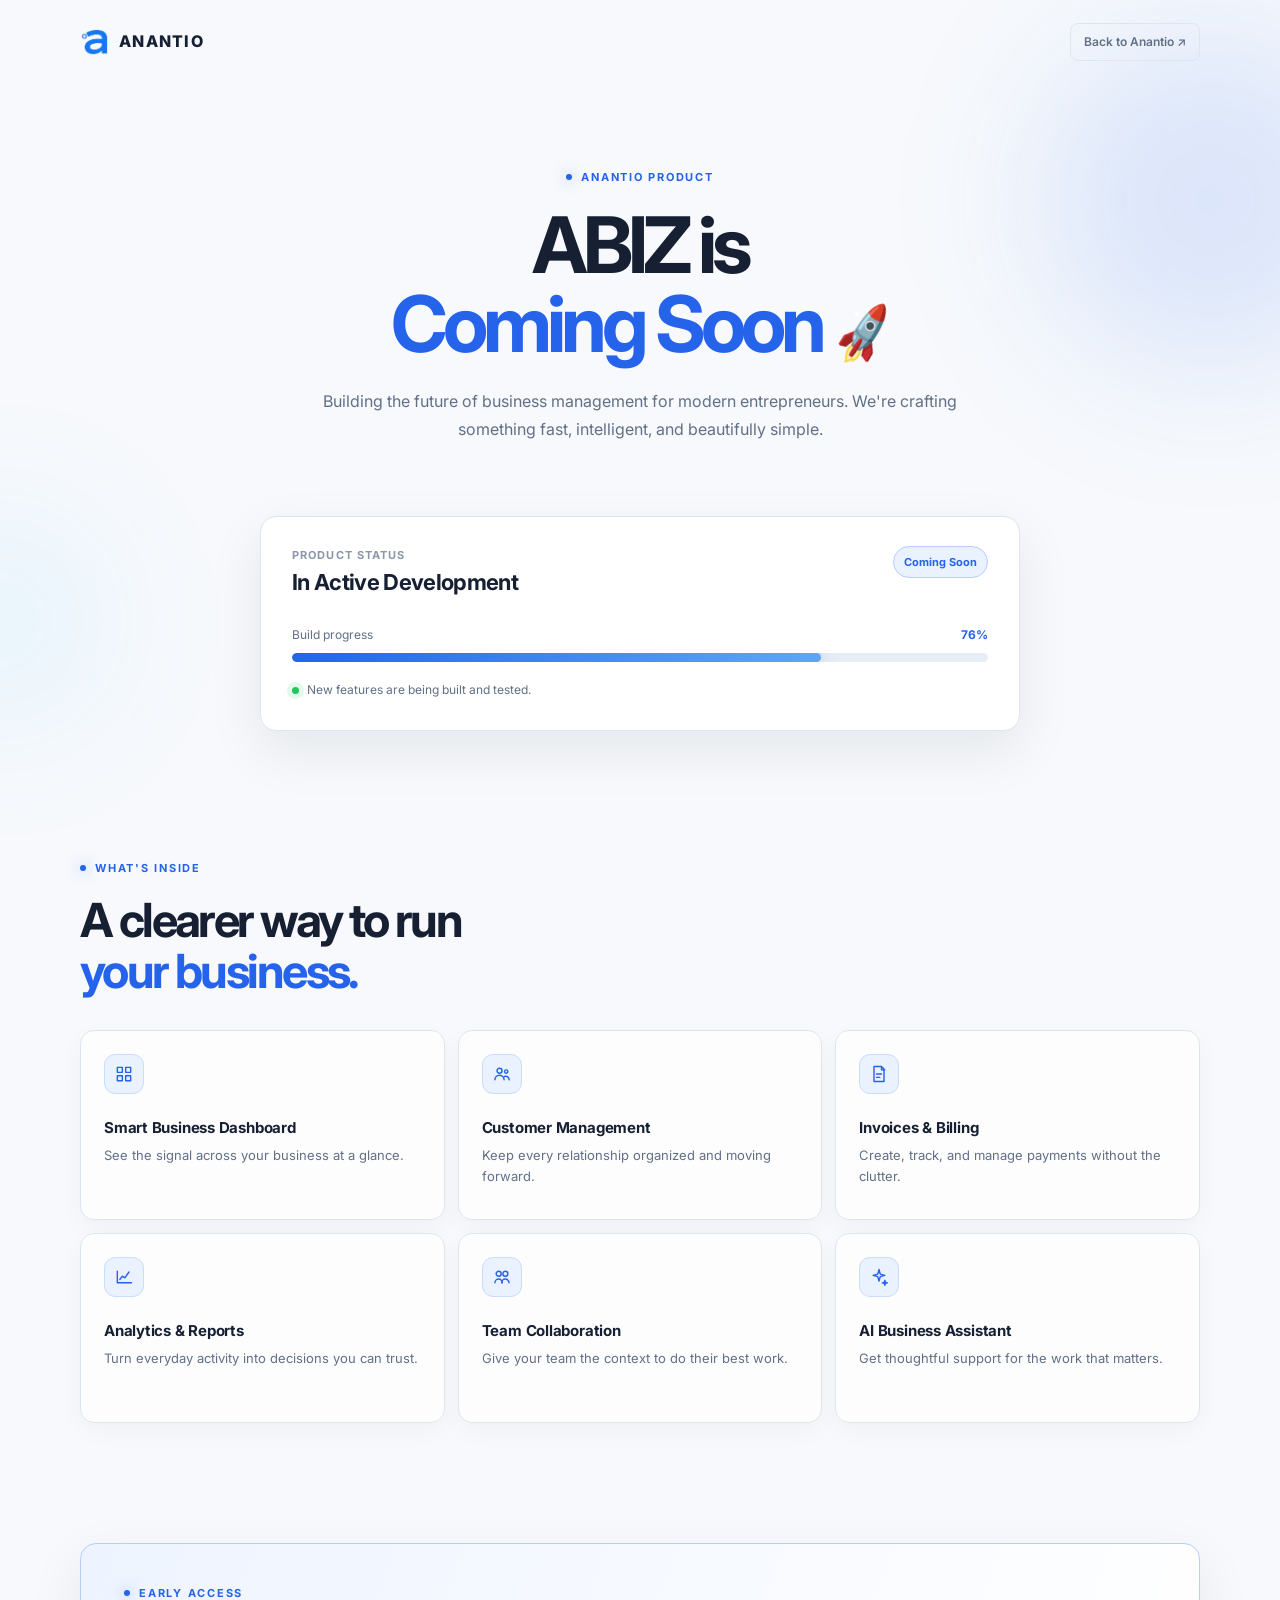
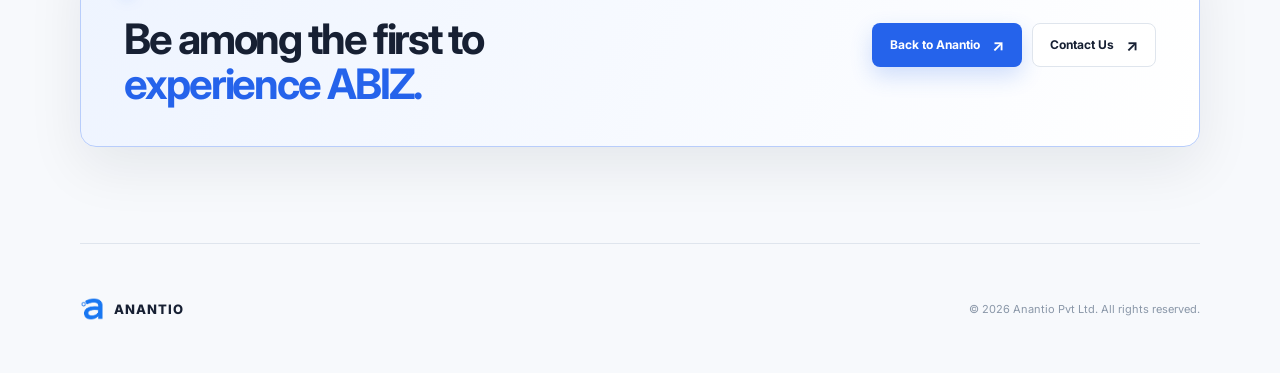
==== abiz.html @ 9326594d "Add ABIZ coming soon page and legal pages" ====
<!DOCTYPE html>
<html lang="en">
<head>
  <meta charset="UTF-8">
  <meta name="viewport" content="width=device-width, initial-scale=1.0">
  <meta name="description" content="ABIZ is Anantio's upcoming business management platform for modern entrepreneurs.">
  <meta name="theme-color" content="#f7f9fc">
  <title>ABIZ is Coming Soon | Anantio</title>
  <link rel="icon" type="image/png" href="anantio-logo.png">
  <link rel="preconnect" href="https://fonts.googleapis.com">
  <link rel="preconnect" href="https://fonts.gstatic.com" crossorigin>
  <link href="https://fonts.googleapis.com/css2?family=Inter:wght@400;500;600;700;800&display=swap" rel="stylesheet">
  <link rel="stylesheet" href="abiz.css">
</head>
<body>
  <div class="abiz-orb abiz-orb-one" aria-hidden="true"></div>
  <div class="abiz-orb abiz-orb-two" aria-hidden="true"></div>

  <header class="abiz-nav">
    <a class="abiz-brand" href="index.html" aria-label="Back to Anantio home">
      <img src="anantio-logo.png" alt="">
      <span>ANANTIO</span>
    </a>
    <a class="abiz-nav-link" href="index.html">Back to Anantio <span aria-hidden="true">&#8599;</span></a>
  </header>

  <main>
    <section class="abiz-hero" aria-labelledby="page-title">
      <p class="abiz-eyebrow"><span></span> ANANTIO PRODUCT</p>
      <h1 id="page-title">ABIZ is<br><em>Coming Soon</em> <span class="rocket" aria-hidden="true">&#128640;</span></h1>
      <p class="abiz-lede">Building the future of business management for modern entrepreneurs. We're crafting something fast, intelligent, and beautifully simple.</p>
    </section>

    <section class="status-card" aria-labelledby="status-title">
      <div class="status-topline"><div><p class="status-label">Product status</p><h2 id="status-title">In Active Development</h2></div><span class="status-badge">Coming Soon</span></div>
      <div class="progress-meta"><span>Build progress</span><strong>76%</strong></div>
      <div class="progress-track" role="progressbar" aria-label="ABIZ development progress" aria-valuemin="0" aria-valuemax="100" aria-valuenow="76"><span class="progress-value"></span></div>
      <p class="status-note"><span class="pulse-dot" aria-hidden="true"></span> New features are being built and tested.</p>
    </section>

    <section class="features-section" aria-labelledby="features-title">
      <div class="section-heading"><p class="abiz-eyebrow"><span></span> WHAT'S INSIDE</p><h2 id="features-title">A clearer way to run<br><em>your business.</em></h2></div>
      <div class="feature-grid">
        <article class="feature-card"><div class="feature-icon"><svg aria-hidden="true" viewBox="0 0 24 24"><path d="M4 4h6v6H4zM14 4h6v6h-6zM4 14h6v6H4zM14 14h6v6h-6z"/></svg></div><h3>Smart Business Dashboard</h3><p>See the signal across your business at a glance.</p></article>
        <article class="feature-card"><div class="feature-icon"><svg aria-hidden="true" viewBox="0 0 24 24"><circle cx="9" cy="8" r="3"/><circle cx="17" cy="9" r="2"/><path d="M3.5 19a5.5 5.5 0 0 1 11 0M15 15a4 4 0 0 1 5.5 4"/></svg></div><h3>Customer Management</h3><p>Keep every relationship organized and moving forward.</p></article>
        <article class="feature-card"><div class="feature-icon"><svg aria-hidden="true" viewBox="0 0 24 24"><path d="M6 3h9l3 3v15H6zM15 3v4h4M9 12h6M9 16h4"/></svg></div><h3>Invoices &amp; Billing</h3><p>Create, track, and manage payments without the clutter.</p></article>
        <article class="feature-card"><div class="feature-icon"><svg aria-hidden="true" viewBox="0 0 24 24"><path d="M4 19V5M4 19h17M7 15l3-4 3 2 5-7"/></svg></div><h3>Analytics &amp; Reports</h3><p>Turn everyday activity into decisions you can trust.</p></article>
        <article class="feature-card"><div class="feature-icon"><svg aria-hidden="true" viewBox="0 0 24 24"><circle cx="8" cy="8" r="3"/><circle cx="16" cy="8" r="3"/><path d="M3.5 19a4.5 4.5 0 0 1 9 0M11.5 19a4.5 4.5 0 0 1 9 0"/></svg></div><h3>Team Collaboration</h3><p>Give your team the context to do their best work.</p></article>
        <article class="feature-card"><div class="feature-icon"><svg aria-hidden="true" viewBox="0 0 24 24"><path d="m12 3 1.5 5.5L19 10l-5.5 1.5L12 17l-1.5-5.5L5 10l5.5-1.5zM19 16l.7 2.3L22 19l-2.3.7L19 22l-.7-2.3L16 19l2.3-.7z"/></svg></div><h3>AI Business Assistant</h3><p>Get thoughtful support for the work that matters.</p></article>
      </div>
    </section>

    <section class="abiz-cta" aria-labelledby="cta-title"><div><p class="abiz-eyebrow"><span></span> EARLY ACCESS</p><h2 id="cta-title">Be among the first to<br><em>experience ABIZ.</em></h2></div><div class="cta-actions"><a class="button button-primary" href="index.html">Back to Anantio <span aria-hidden="true">&#8599;</span></a><a class="button button-secondary" href="mailto:connect@anantio.com">Contact Us <span aria-hidden="true">&#8599;</span></a></div></section>
  </main>

  <footer class="abiz-footer"><a class="abiz-brand" href="index.html"><img src="anantio-logo.png" alt=""><span>ANANTIO</span></a><p>© 2026 Anantio Pvt Ltd. All rights reserved.</p></footer>
  <script src="abiz.js"></script>
</body>
</html>
---- abiz.css ----
:root{--bg:#f7f9fc;--surface:#fff;--text:#172033;--muted:#617086;--subtle:#8a97a8;--line:#dfe5ed;--blue:#2563eb;--blue-soft:#eaf1ff;--shadow:0 20px 55px rgba(15,23,42,.08);--font:"Inter",sans-serif}*{box-sizing:border-box}html{scroll-behavior:smooth}body{margin:0;min-width:280px;overflow-x:hidden;color:var(--text);background:var(--bg);font:15px/1.7 var(--font);-webkit-font-smoothing:antialiased}a{color:inherit;text-decoration:none}.abiz-nav,.abiz-hero,.status-card,.features-section,.abiz-cta,.abiz-footer{width:min(1120px,calc(100% - 48px));margin:auto}.abiz-nav{min-height:84px;display:flex;align-items:center;justify-content:space-between}.abiz-brand{display:inline-flex;align-items:center;gap:10px;font-size:16px;font-weight:800;letter-spacing:.08em}.abiz-brand img{width:29px;height:29px;object-fit:contain}.abiz-nav-link{padding:8px 13px;border:1px solid var(--line);border-radius:8px;color:var(--muted);font-size:12px;font-weight:600;transition:.2s}.abiz-nav-link:hover{border-color:var(--blue);color:var(--blue)}.abiz-orb{position:absolute;z-index:-1;border-radius:50%;pointer-events:none;filter:blur(2px)}.abiz-orb-one{width:340px;height:340px;top:30px;right:-100px;background:rgba(37,99,235,.13);filter:blur(75px)}.abiz-orb-two{width:220px;height:220px;top:510px;left:-110px;background:rgba(56,189,248,.08);filter:blur(65px)}.abiz-hero{padding:84px 0 73px;text-align:center}.abiz-eyebrow{display:flex;align-items:center;justify-content:center;gap:9px;margin:0 0 18px;color:var(--blue);font-size:11px;font-weight:700;letter-spacing:.16em}.abiz-eyebrow span{width:6px;height:6px;border-radius:50%;background:var(--blue);box-shadow:0 0 14px rgba(37,99,235,.6)}h1,h2,h3,p{margin-top:0}.abiz-hero h1{margin-bottom:23px;font-size:clamp(47px,7vw,78px);line-height:1.02;letter-spacing:-.065em}.abiz-hero h1 em,.section-heading h2 em,.abiz-cta h2 em{color:var(--blue);font-style:normal}.rocket{display:inline-block;font-size:.62em;transform:rotate(-12deg);animation:rocketFloat 3.5s ease-in-out infinite}.abiz-lede{max-width:650px;margin:0 auto;color:var(--muted);font-size:16px;line-height:1.75}.status-card{max-width:760px;padding:29px 31px;border:1px solid var(--line);border-radius:16px;background:var(--surface);box-shadow:var(--shadow);animation:riseIn .7s .1s both}.status-topline{display:flex;align-items:flex-start;justify-content:space-between;gap:20px}.status-label{margin-bottom:5px;color:var(--subtle);font-size:11px;font-weight:700;letter-spacing:.1em;text-transform:uppercase}.status-topline h2{margin:0;font-size:22px;line-height:1.25;letter-spacing:-.03em}.status-badge{padding:6px 10px;border:1px solid #b9cdfb;border-radius:999px;color:var(--blue);background:var(--blue-soft);font-size:11px;font-weight:700;white-space:nowrap}.progress-meta{display:flex;justify-content:space-between;margin-top:28px;color:var(--muted);font-size:12px}.progress-meta strong{color:var(--blue)}.progress-track{height:9px;margin-top:8px;overflow:hidden;border-radius:99px;background:#e7edf5}.progress-value{display:block;width:0;height:100%;border-radius:inherit;background:linear-gradient(90deg,#2563eb,#60a5fa);box-shadow:0 0 15px rgba(37,99,235,.35);transition:width 1.2s cubic-bezier(.2,.8,.2,1)}.status-note{display:flex;align-items:center;gap:8px;margin:18px 0 0;color:var(--muted);font-size:12px}.pulse-dot{width:7px;height:7px;border-radius:50%;background:#22c55e;box-shadow:0 0 0 5px rgba(34,197,94,.12)}.features-section{padding:128px 0 120px}.section-heading{margin-bottom:33px}.section-heading .abiz-eyebrow{justify-content:flex-start}.section-heading h2{margin:0;font-size:clamp(30px,4vw,47px);line-height:1.08;letter-spacing:-.055em}.feature-grid{display:grid;grid-template-columns:repeat(3,minmax(0,1fr));gap:13px}.feature-card{min-height:190px;padding:23px;border:1px solid var(--line);border-radius:14px;background:rgba(255,255,255,.76);box-shadow:0 8px 25px rgba(15,23,42,.035);transition:transform .25s,box-shadow .25s,border-color .25s}.feature-card:hover{transform:translateY(-5px);border-color:#b8cdfb;box-shadow:0 18px 35px rgba(37,99,235,.1)}.feature-icon{width:40px;height:40px;display:grid;place-items:center;margin-bottom:24px;border:1px solid #ccdcfb;border-radius:11px;color:var(--blue);background:var(--blue-soft)}.feature-icon svg{width:20px;height:20px;fill:none;stroke:currentColor;stroke-linecap:round;stroke-linejoin:round;stroke-width:1.7}.feature-card h3{margin-bottom:7px;font-size:15px;line-height:1.35;letter-spacing:-.015em}.feature-card p{margin:0;color:var(--muted);font-size:13px;line-height:1.6}.abiz-cta{display:flex;align-items:center;justify-content:space-between;gap:35px;padding:40px 43px;border:1px solid #b8cdfb;border-radius:16px;background:linear-gradient(110deg,#eef4ff,#fff);box-shadow:var(--shadow)}.abiz-cta .abiz-eyebrow{justify-content:flex-start;margin-bottom:13px}.abiz-cta h2{margin:0;font-size:clamp(27px,3.5vw,42px);line-height:1.08;letter-spacing:-.05em}.cta-actions{display:flex;gap:10px;flex-shrink:0}.button{min-height:44px;display:inline-flex;align-items:center;justify-content:center;gap:12px;padding:0 17px;border:1px solid transparent;border-radius:8px;font-size:12px;font-weight:700;transition:.2s}.button span{font-size:16px}.button-primary{color:#fff;background:var(--blue);box-shadow:0 9px 22px rgba(37,99,235,.2)}.button-primary:hover{background:#1d4ed8;transform:translateY(-2px)}.button-secondary{border-color:var(--line);color:var(--text);background:var(--surface)}.button-secondary:hover{border-color:var(--blue);color:var(--blue);transform:translateY(-2px)}.abiz-footer{min-height:130px;margin-top:96px;padding:27px 0;display:flex;align-items:center;justify-content:space-between;gap:20px;border-top:1px solid var(--line);color:var(--subtle);font-size:11px}.abiz-footer .abiz-brand{color:var(--text);font-size:13px}.abiz-footer .abiz-brand img{width:24px;height:24px}.abiz-footer p{margin:0}@keyframes riseIn{from{opacity:0;transform:translateY(16px)}to{opacity:1;transform:none}}@keyframes rocketFloat{0%,100%{transform:rotate(-12deg) translateY(0)}50%{transform:rotate(-12deg) translateY(-5px)}}@media(max-width:700px){.abiz-nav,.abiz-hero,.status-card,.features-section,.abiz-cta,.abiz-footer{width:calc(100% - 32px)}.abiz-nav{min-height:70px}.abiz-nav-link{font-size:11px}.abiz-hero{padding:58px 0 52px}.abiz-hero h1{font-size:clamp(42px,13vw,57px)}.abiz-lede{font-size:14px;line-height:1.7}.status-card{padding:24px 20px}.status-topline h2{font-size:18px}.features-section{padding:86px 0 80px}.feature-grid{grid-template-columns:1fr 1fr;gap:10px}.feature-card{min-height:196px;padding:18px}.feature-icon{margin-bottom:20px}.feature-card h3{font-size:13px}.feature-card p{font-size:12px}.abiz-cta{display:block;padding:28px 23px}.cta-actions{margin-top:27px;display:grid;grid-template-columns:1fr 1fr}.button{padding:0 9px;font-size:11px}.abiz-footer{min-height:105px;margin-top:68px;padding:23px 0;align-items:flex-start;flex-direction:column;gap:14px}.abiz-footer p{font-size:10px}}@media(max-width:390px){.feature-grid{grid-template-columns:1fr}.feature-card{min-height:0}.cta-actions{grid-template-columns:1fr}.button-secondary{margin-top:0}}@media(prefers-reduced-motion:reduce){html{scroll-behavior:auto}.rocket,.status-card,.feature-card,.button{animation:none;transition:none}.progress-value{transition:none}}
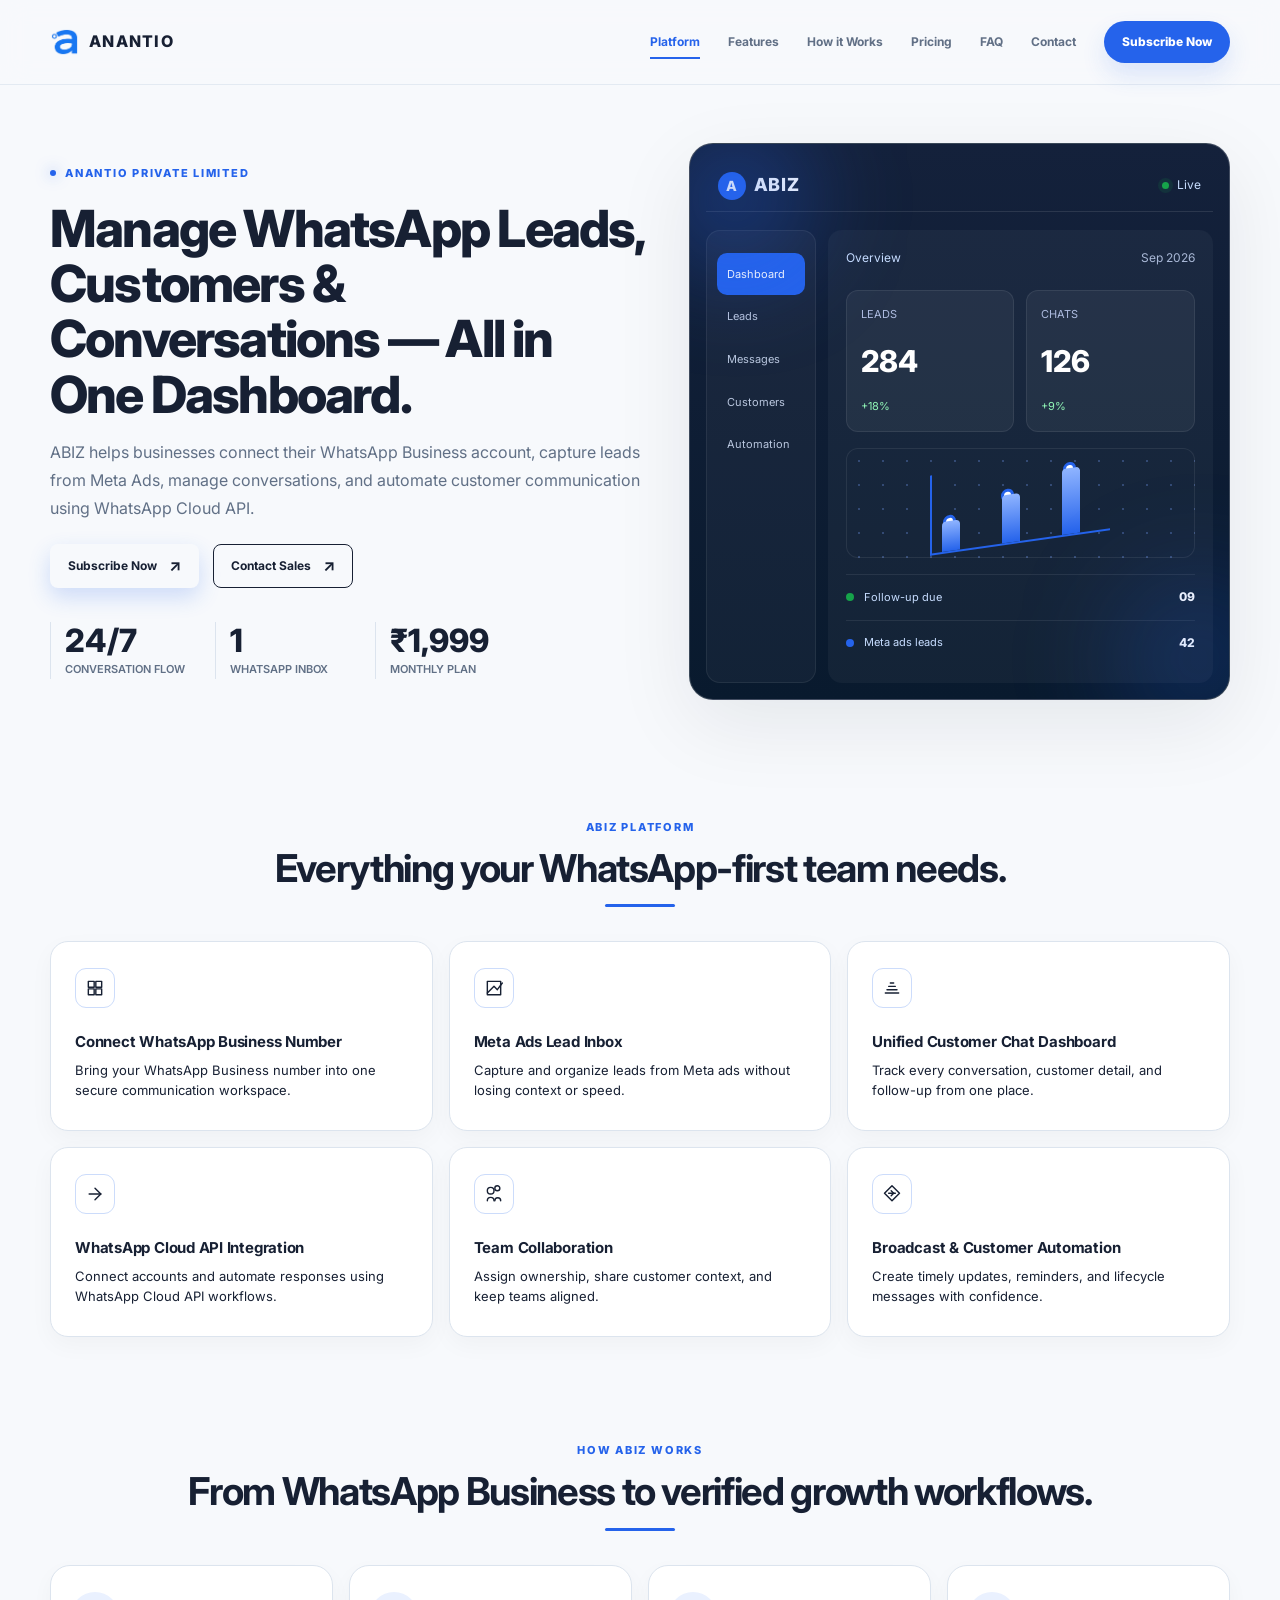
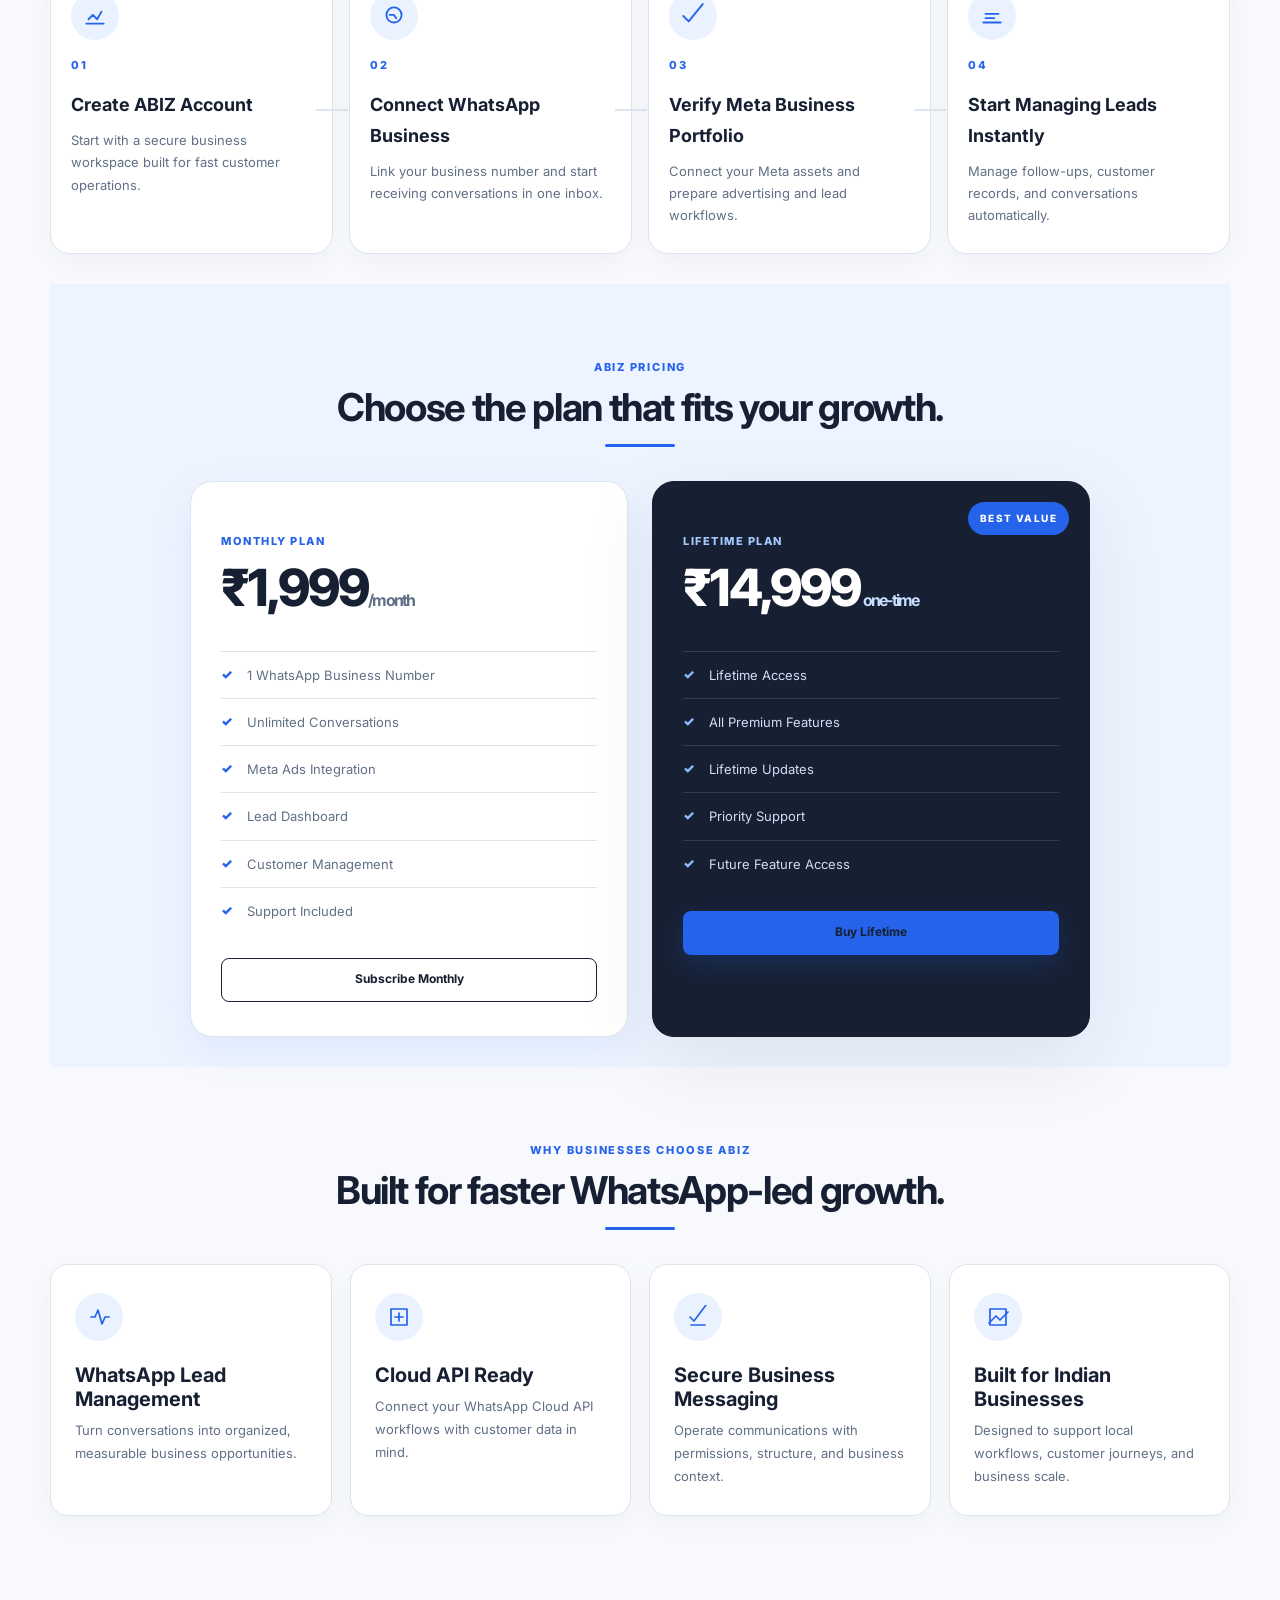
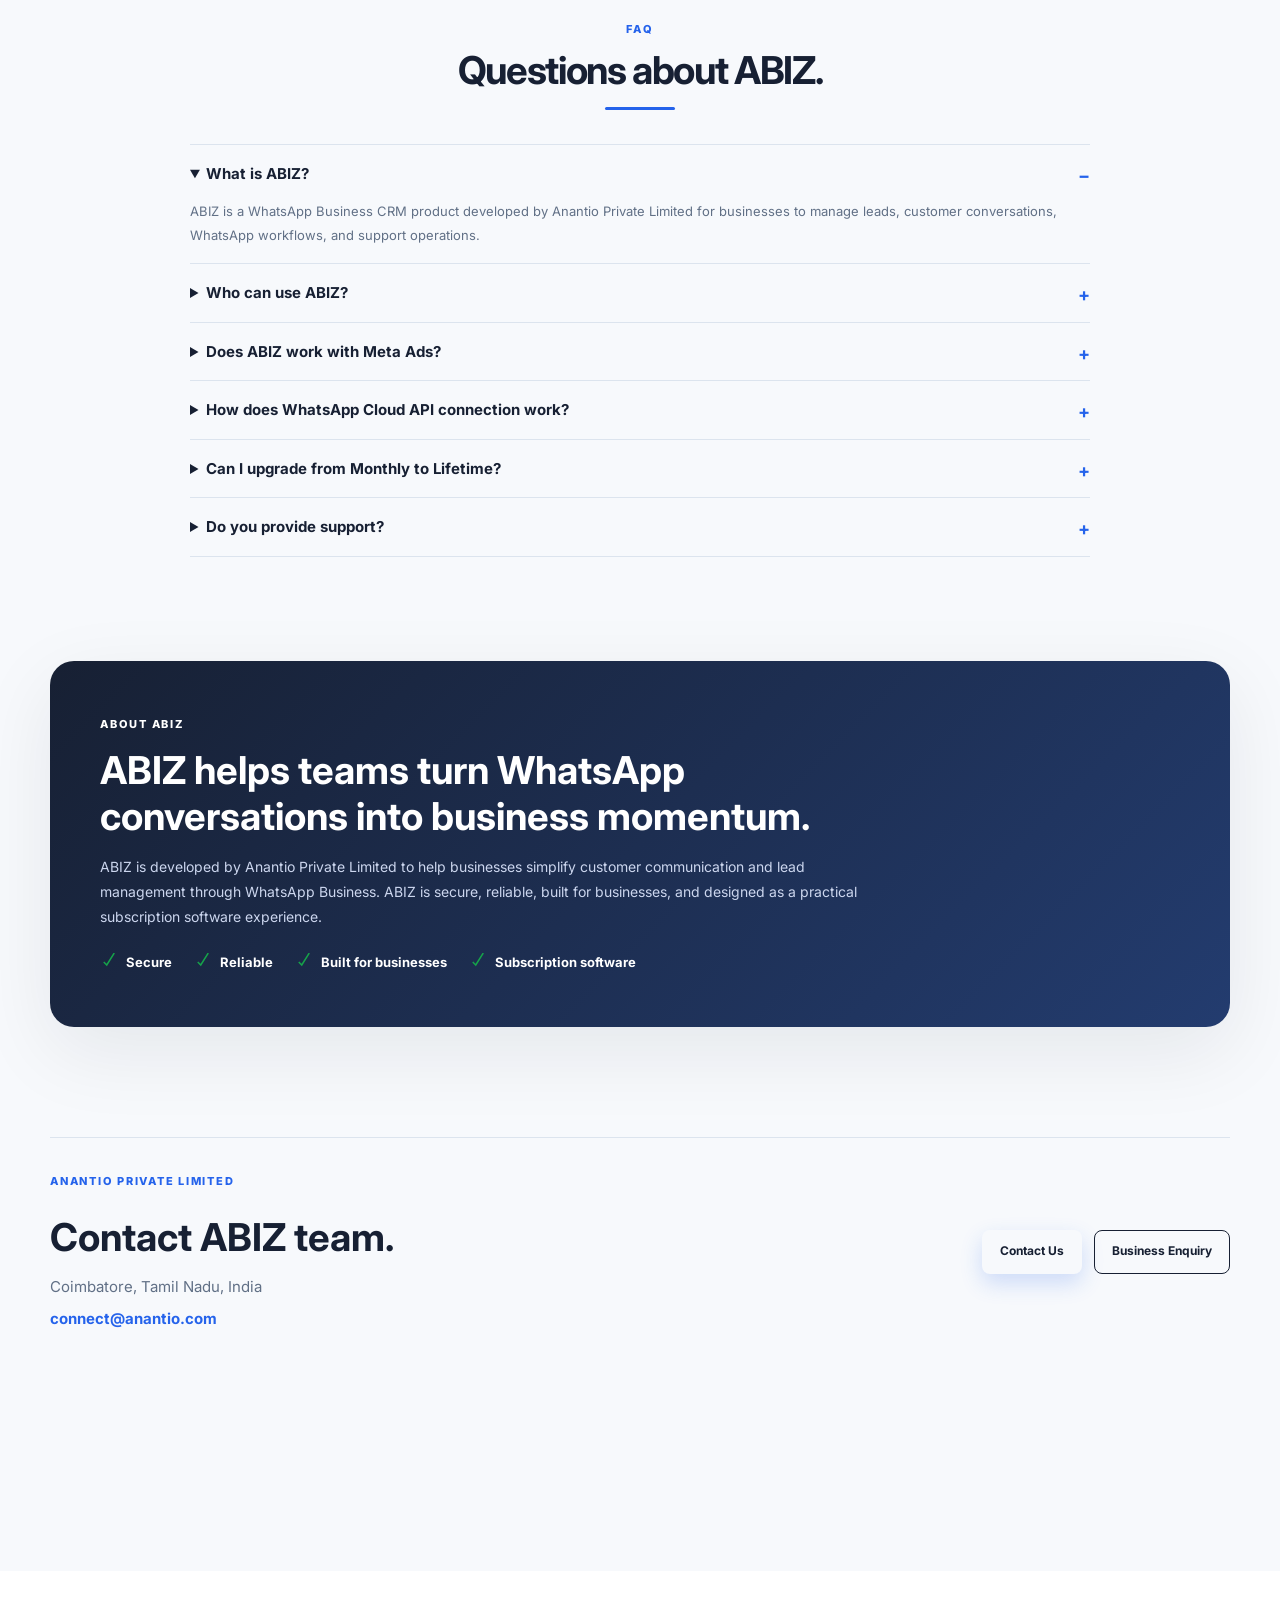
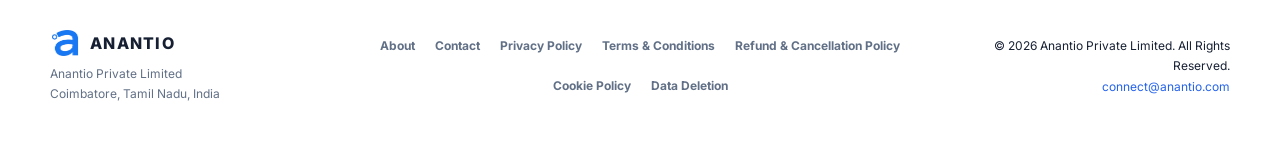
==== commit 7f1ac609: "feat(abiz): Razorpay compliance and CTA fixes" ====
--- a/abiz.html
+++ b/abiz.html
@@ -1,59 +1,422 @@
-<!DOCTYPE html>
+<!doctype html>
 <html lang="en">
 <head>
-  <meta charset="UTF-8">
-  <meta name="viewport" content="width=device-width, initial-scale=1.0">
-  <meta name="description" content="ABIZ is Anantio's upcoming business management platform for modern entrepreneurs.">
-  <meta name="theme-color" content="#f7f9fc">
-  <title>ABIZ is Coming Soon | Anantio</title>
-  <link rel="icon" type="image/png" href="anantio-logo.png">
-  <link rel="preconnect" href="https://fonts.googleapis.com">
-  <link rel="preconnect" href="https://fonts.gstatic.com" crossorigin>
-  <link href="https://fonts.googleapis.com/css2?family=Inter:wght@400;500;600;700;800&display=swap" rel="stylesheet">
-  <link rel="stylesheet" href="abiz.css">
+  <meta charset="UTF-8" />
+  <meta name="viewport" content="width=device-width, initial-scale=1.0" />
+  <meta name="description" content="ABIZ by Anantio Private Limited — WhatsApp Business CRM for growing businesses." />
+  <meta name="theme-color" content="#2563eb" />
+  <meta property="og:title" content="ABIZ by Anantio Private Limited" />
+  <meta property="og:description" content="WhatsApp Business CRM for growing businesses." />
+  <meta property="og:type" content="website" />
+  <title>ABIZ | WhatsApp Business CRM for Growing Businesses</title>
+  <link rel="icon" type="image/png" href="anantio-logo.png" />
+  <link rel="preconnect" href="https://fonts.googleapis.com" />
+  <link rel="preconnect" href="https://fonts.gstatic.com" crossorigin />
+  <link href="https://fonts.googleapis.com/css2?family=Inter:wght@400;500;600;700;800&display=swap" rel="stylesheet" />
+  <link rel="stylesheet" href="abiz.css" />
 </head>
 <body>
-  <div class="abiz-orb abiz-orb-one" aria-hidden="true"></div>
-  <div class="abiz-orb abiz-orb-two" aria-hidden="true"></div>
-
-  <header class="abiz-nav">
-    <a class="abiz-brand" href="index.html" aria-label="Back to Anantio home">
-      <img src="anantio-logo.png" alt="">
-      <span>ANANTIO</span>
-    </a>
-    <a class="abiz-nav-link" href="index.html">Back to Anantio <span aria-hidden="true">&#8599;</span></a>
-  </header>
-
-  <main>
-    <section class="abiz-hero" aria-labelledby="page-title">
-      <p class="abiz-eyebrow"><span></span> ANANTIO PRODUCT</p>
-      <h1 id="page-title">ABIZ is<br><em>Coming Soon</em> <span class="rocket" aria-hidden="true">&#128640;</span></h1>
-      <p class="abiz-lede">Building the future of business management for modern entrepreneurs. We're crafting something fast, intelligent, and beautifully simple.</p>
-    </section>
-
-    <section class="status-card" aria-labelledby="status-title">
-      <div class="status-topline"><div><p class="status-label">Product status</p><h2 id="status-title">In Active Development</h2></div><span class="status-badge">Coming Soon</span></div>
-      <div class="progress-meta"><span>Build progress</span><strong>76%</strong></div>
-      <div class="progress-track" role="progressbar" aria-label="ABIZ development progress" aria-valuemin="0" aria-valuemax="100" aria-valuenow="76"><span class="progress-value"></span></div>
-      <p class="status-note"><span class="pulse-dot" aria-hidden="true"></span> New features are being built and tested.</p>
-    </section>
-
-    <section class="features-section" aria-labelledby="features-title">
-      <div class="section-heading"><p class="abiz-eyebrow"><span></span> WHAT'S INSIDE</p><h2 id="features-title">A clearer way to run<br><em>your business.</em></h2></div>
+  <div class="abiz-site-header">
+    <nav class="abiz-navbar container" aria-label="Main navigation">
+      <a class="abiz-logo" href="index.html" aria-label="Anantio home">
+        <img src="anantio-logo.png" alt="Anantio" />
+        <span>ANANTIO</span>
+      </a>
+
+      <button class="abiz-menu-toggle" aria-label="Toggle navigation" aria-expanded="false">
+        <span></span>
+        <span></span>
+        <span></span>
+      </button>
+
+      <div class="abiz-nav-links" id="abiz-nav-links">
+        <a class="active" href="#hero">Platform</a>
+        <a href="#features">Features</a>
+        <a href="#how-it-works">How it Works</a>
+        <a href="#pricing">Pricing</a>
+        <a href="#faq">FAQ</a>
+        <a href="contact.html">Contact</a>
+        <a class="abiz-nav-button" href="https://app.anantio.com/">Subscribe Now</a>
+      </div>
+    </nav>
+  </div>
+
+  <main class="abiz-page">
+    <section class="abiz-hero container" id="hero">
+      <div class="abiz-hero-copy">
+        <div class="hero-kicker"><span></span> ANANTIO PRIVATE LIMITED</div>
+        <h1>Manage WhatsApp Leads, Customers &amp; Conversations — All in One Dashboard.</h1>
+        <p class="abiz-subtitle">
+          ABIZ helps businesses connect their WhatsApp Business account, capture leads from Meta Ads, manage conversations, and automate customer communication using WhatsApp Cloud API.
+        </p>
+        <div class="hero-actions">
+          <a class="button button-primary" href="https://app.anantio.com/">Subscribe Now <span aria-hidden="true">↗</span></a>
+          <a class="button button-secondary" href="https://wa.me/919500815182">Contact Sales <span aria-hidden="true">↗</span></a>
+        </div>
+
+        <div class="hero-proof">
+          <div>
+            <span class="proof-number">24/7</span>
+            <span class="proof-label">Conversation Flow</span>
+          </div>
+          <div>
+            <span class="proof-number">1</span>
+            <span class="proof-label">WhatsApp Inbox</span>
+          </div>
+          <div>
+            <span class="proof-number">₹1,999</span>
+            <span class="proof-label">Monthly Plan</span>
+          </div>
+        </div>
+      </div>
+
+      <aside class="abiz-dashboard-card" aria-label="ABIZ dashboard preview">
+        <div class="dashboard-topbar">
+          <span class="dashboard-brand"><span class="dashboard-logo">A</span>ABIZ</span>
+          <span class="dashboard-status"><span></span>Live</span>
+        </div>
+        <div class="dashboard-grid">
+          <div class="dashboard-sidebar">
+            <span class="dash-menu active">Dashboard</span>
+            <span class="dash-menu">Leads</span>
+            <span class="dash-menu">Messages</span>
+            <span class="dash-menu">Customers</span>
+            <span class="dash-menu">Automation</span>
+          </div>
+          <div class="dashboard-content">
+            <div class="dashboard-content-head">
+              <span>Overview</span>
+              <span class="dashboard-date">Sep 2026</span>
+            </div>
+            <div class="dashboard-metrics">
+              <div class="metric-card">
+                <span class="metric-label">Leads</span>
+                <span class="metric-value">284</span>
+                <span class="metric-change positive">+18%</span>
+              </div>
+              <div class="metric-card">
+                <span class="metric-label">Chats</span>
+                <span class="metric-value">126</span>
+                <span class="metric-change positive">+9%</span>
+              </div>
+            </div>
+            <div class="dashboard-chart">
+              <div class="chart-line">
+                <span class="chart-dot dot-one"></span>
+                <span class="chart-dot dot-two"></span>
+                <span class="chart-dot dot-three"></span>
+                <span class="chart-bar bar-one"></span>
+                <span class="chart-bar bar-two"></span>
+                <span class="chart-bar bar-three"></span>
+              </div>
+            </div>
+            <div class="dashboard-list">
+              <div class="list-row">
+                <span class="list-icon green"></span>
+                <span class="list-text">Follow-up due</span>
+                <span class="list-number">09</span>
+              </div>
+              <div class="list-row">
+                <span class="list-icon blue"></span>
+                <span class="list-text">Meta ads leads</span>
+                <span class="list-number">42</span>
+              </div>
+            </div>
+          </div>
+        </div>
+      </aside>
+    </section>
+
+    <section class="feature-section container" id="features">
+      <div class="section-heading centered">
+        <span class="abiz-kicker">ABIZ PLATFORM</span>
+        <h2>Everything your WhatsApp-first team needs.</h2>
+      </div>
       <div class="feature-grid">
-        <article class="feature-card"><div class="feature-icon"><svg aria-hidden="true" viewBox="0 0 24 24"><path d="M4 4h6v6H4zM14 4h6v6h-6zM4 14h6v6H4zM14 14h6v6h-6z"/></svg></div><h3>Smart Business Dashboard</h3><p>See the signal across your business at a glance.</p></article>
-        <article class="feature-card"><div class="feature-icon"><svg aria-hidden="true" viewBox="0 0 24 24"><circle cx="9" cy="8" r="3"/><circle cx="17" cy="9" r="2"/><path d="M3.5 19a5.5 5.5 0 0 1 11 0M15 15a4 4 0 0 1 5.5 4"/></svg></div><h3>Customer Management</h3><p>Keep every relationship organized and moving forward.</p></article>
-        <article class="feature-card"><div class="feature-icon"><svg aria-hidden="true" viewBox="0 0 24 24"><path d="M6 3h9l3 3v15H6zM15 3v4h4M9 12h6M9 16h4"/></svg></div><h3>Invoices &amp; Billing</h3><p>Create, track, and manage payments without the clutter.</p></article>
-        <article class="feature-card"><div class="feature-icon"><svg aria-hidden="true" viewBox="0 0 24 24"><path d="M4 19V5M4 19h17M7 15l3-4 3 2 5-7"/></svg></div><h3>Analytics &amp; Reports</h3><p>Turn everyday activity into decisions you can trust.</p></article>
-        <article class="feature-card"><div class="feature-icon"><svg aria-hidden="true" viewBox="0 0 24 24"><circle cx="8" cy="8" r="3"/><circle cx="16" cy="8" r="3"/><path d="M3.5 19a4.5 4.5 0 0 1 9 0M11.5 19a4.5 4.5 0 0 1 9 0"/></svg></div><h3>Team Collaboration</h3><p>Give your team the context to do their best work.</p></article>
-        <article class="feature-card"><div class="feature-icon"><svg aria-hidden="true" viewBox="0 0 24 24"><path d="m12 3 1.5 5.5L19 10l-5.5 1.5L12 17l-1.5-5.5L5 10l5.5-1.5zM19 16l.7 2.3L22 19l-2.3.7L19 22l-.7-2.3L16 19l2.3-.7z"/></svg></div><h3>AI Business Assistant</h3><p>Get thoughtful support for the work that matters.</p></article>
-      </div>
-    </section>
-
-    <section class="abiz-cta" aria-labelledby="cta-title"><div><p class="abiz-eyebrow"><span></span> EARLY ACCESS</p><h2 id="cta-title">Be among the first to<br><em>experience ABIZ.</em></h2></div><div class="cta-actions"><a class="button button-primary" href="index.html">Back to Anantio <span aria-hidden="true">&#8599;</span></a><a class="button button-secondary" href="mailto:connect@anantio.com">Contact Us <span aria-hidden="true">&#8599;</span></a></div></section>
+        <article class="feature-card">
+          <div class="feature-icon">
+            <svg viewBox="0 0 24 24" aria-hidden="true">
+              <path d="M4 4h7v7H4zM13 4h7v7h-7zM4 13h7v7H4zM13 13h7v7h-7z" />
+            </svg>
+          </div>
+          <h3>Connect WhatsApp Business Number</h3>
+          <p>Bring your WhatsApp Business number into one secure communication workspace.</p>
+        </article>
+
+        <article class="feature-card">
+          <div class="feature-icon">
+            <svg viewBox="0 0 24 24" aria-hidden="true">
+              <path d="M4 18l8-8 4 4 6-8" />
+              <path d="M4 4h16v16H4z" />
+            </svg>
+          </div>
+          <h3>Meta Ads Lead Inbox</h3>
+          <p>Capture and organize leads from Meta ads without losing context or speed.</p>
+        </article>
+
+        <article class="feature-card">
+          <div class="feature-icon">
+            <svg viewBox="0 0 24 24" aria-hidden="true">
+              <path d="M4 18h16" />
+              <path d="M6 14h12" />
+              <path d="M8 10h8" />
+              <path d="M10 6h4" />
+            </svg>
+          </div>
+          <h3>Unified Customer Chat Dashboard</h3>
+          <p>Track every conversation, customer detail, and follow-up from one place.</p>
+        </article>
+
+        <article class="feature-card">
+          <div class="feature-icon">
+            <svg viewBox="0 0 24 24" aria-hidden="true">
+              <path d="M5 12h14" />
+              <path d="M12 5l7 7-7 7" />
+            </svg>
+          </div>
+          <h3>WhatsApp Cloud API Integration</h3>
+          <p>Connect accounts and automate responses using WhatsApp Cloud API workflows.</p>
+        </article>
+
+        <article class="feature-card">
+          <div class="feature-icon">
+            <svg viewBox="0 0 24 24" aria-hidden="true">
+              <path d="M8 12a4 4 0 1 0 0-8 4 4 0 0 0 0 8z" />
+              <path d="M16 8a3 3 0 1 0 0-6 3 3 0 0 0 0 6z" />
+              <path d="M4 20a4 4 0 0 1 8 0" />
+              <path d="M13 20a3.5 3.5 0 0 1 7 0" />
+            </svg>
+          </div>
+          <h3>Team Collaboration</h3>
+          <p>Assign ownership, share customer context, and keep teams aligned.</p>
+        </article>
+
+        <article class="feature-card">
+          <div class="feature-icon">
+            <svg viewBox="0 0 24 24" aria-hidden="true">
+              <path d="M3 11l9-9 9 9-9 9-9-9z" />
+              <path d="M8 11h8" />
+              <path d="M11 8l3 3-3 3" />
+            </svg>
+          </div>
+          <h3>Broadcast &amp; Customer Automation</h3>
+          <p>Create timely updates, reminders, and lifecycle messages with confidence.</p>
+        </article>
+      </div>
+    </section>
+
+    <section class="workflow-section container" id="how-it-works">
+      <div class="section-heading centered">
+        <span class="abiz-kicker">HOW ABIZ WORKS</span>
+        <h2>From WhatsApp Business to verified growth workflows.</h2>
+      </div>
+      <div class="workflow-grid">
+        <article class="workflow-step">
+          <span class="step-icon">
+            <svg viewBox="0 0 24 24" aria-hidden="true"><path d="M4 19h16M6 15l4-4 4 4 4-7" /></svg>
+          </span>
+          <span class="step-number">01</span>
+          <h3>Create ABIZ Account</h3>
+          <p>Start with a secure business workspace built for fast customer operations.</p>
+        </article>
+        <article class="workflow-step">
+          <span class="step-icon">
+            <svg viewBox="0 0 24 24" aria-hidden="true"><path d="M5 11a7 7 0 1 1 14 0 7 7 0 0 1-14 0z" /><path d="M8 11h4l2 3" /></svg>
+          </span>
+          <span class="step-number">02</span>
+          <h3>Connect WhatsApp Business</h3>
+          <p>Link your business number and start receiving conversations in one inbox.</p>
+        </article>
+        <article class="workflow-step">
+          <span class="step-icon">
+            <svg viewBox="0 0 24 24" aria-hidden="true"><path d="M3 12l5 5L21 1" /></svg>
+          </span>
+          <span class="step-number">03</span>
+          <h3>Verify Meta Business Portfolio</h3>
+          <p>Connect your Meta assets and prepare advertising and lead workflows.</p>
+        </article>
+        <article class="workflow-step">
+          <span class="step-icon">
+            <svg viewBox="0 0 24 24" aria-hidden="true"><path d="M4 18h16M6 14h8m-8-4h12" /></svg>
+          </span>
+          <span class="step-number">04</span>
+          <h3>Start Managing Leads Instantly</h3>
+          <p>Manage follow-ups, customer records, and conversations automatically.</p>
+        </article>
+      </div>
+    </section>
+
+    <section class="pricing-section container" id="pricing">
+      <div class="section-heading centered">
+        <span class="abiz-kicker">ABIZ PRICING</span>
+        <h2>Choose the plan that fits your growth.</h2>
+      </div>
+      <div class="pricing-grid">
+        <article class="pricing-card">
+          <div class="pricing-card-top">
+            <span class="plan-label">Monthly Plan</span>
+            <span class="plan-price">₹1,999<span>/month</span></span>
+          </div>
+          <ul class="plan-features">
+            <li>1 WhatsApp Business Number</li>
+            <li>Unlimited Conversations</li>
+            <li>Meta Ads Integration</li>
+            <li>Lead Dashboard</li>
+            <li>Customer Management</li>
+            <li>Support Included</li>
+          </ul>
+          <a class="button button-secondary pricing-button" href="https://app.anantio.com/">Subscribe Monthly</a>
+        </article>
+
+        <article class="pricing-card pricing-card-highlight">
+          <span class="best-value">Best Value</span>
+          <div class="pricing-card-top">
+            <span class="plan-label">Lifetime Plan</span>
+            <span class="plan-price">₹14,999<span> one-time</span></span>
+          </div>
+          <ul class="plan-features">
+            <li>Lifetime Access</li>
+            <li>All Premium Features</li>
+            <li>Lifetime Updates</li>
+            <li>Priority Support</li>
+            <li>Future Feature Access</li>
+          </ul>
+          <a class="button button-primary pricing-button" href="https://app.anantio.com/">Buy Lifetime</a>
+        </article>
+      </div>
+    </section>
+
+    <section class="stats-section container">
+      <div class="section-heading centered">
+        <span class="abiz-kicker">WHY BUSINESSES CHOOSE ABIZ</span>
+        <h2>Built for faster WhatsApp-led growth.</h2>
+      </div>
+      <div class="stats-grid">
+        <article class="stat-card">
+          <span class="stat-icon">
+            <svg viewBox="0 0 24 24" aria-hidden="true"><path d="M4 12h4l3-7 4 14 3-7h4" /></svg>
+          </span>
+          <h3>WhatsApp Lead Management</h3>
+          <p>Turn conversations into organized, measurable business opportunities.</p>
+        </article>
+        <article class="stat-card">
+          <span class="stat-icon">
+            <svg viewBox="0 0 24 24" aria-hidden="true"><path d="M4 4h16v16H4z" /><path d="M8 12h8" /><path d="M12 8v8" /></svg>
+          </span>
+          <h3>Cloud API Ready</h3>
+          <p>Connect your WhatsApp Cloud API workflows with customer data in mind.</p>
+        </article>
+        <article class="stat-card">
+          <span class="stat-icon">
+            <svg viewBox="0 0 24 24" aria-hidden="true"><path d="M4 12l4 4L20 0" /><path d="M5 20h14" /></svg>
+          </span>
+          <h3>Secure Business Messaging</h3>
+          <p>Operate communications with permissions, structure, and business context.</p>
+        </article>
+        <article class="stat-card">
+          <span class="stat-icon">
+            <svg viewBox="0 0 24 24" aria-hidden="true"><path d="M3 18l7-7 4 4 8-8" /><path d="M4 4h16v16H4z" /></svg>
+          </span>
+          <h3>Built for Indian Businesses</h3>
+          <p>Designed to support local workflows, customer journeys, and business scale.</p>
+        </article>
+      </div>
+    </section>
+
+    <section class="faq-section container" id="faq">
+      <div class="section-heading centered">
+        <span class="abiz-kicker">FAQ</span>
+        <h2>Questions about ABIZ.</h2>
+      </div>
+      <div class="faq-list">
+        <details open>
+          <summary>What is ABIZ?</summary>
+          <p>ABIZ is a WhatsApp Business CRM product developed by Anantio Private Limited for businesses to manage leads, customer conversations, WhatsApp workflows, and support operations.</p>
+        </details>
+        <details>
+          <summary>Who can use ABIZ?</summary>
+          <p>ABIZ is designed for growing businesses, sales teams, customer support teams, agencies, and service providers that use WhatsApp Business for customer communication.</p>
+        </details>
+        <details>
+          <summary>Does ABIZ work with Meta Ads?</summary>
+          <p>Yes. ABIZ is built to help businesses organize leads from Meta Ads and route incoming WhatsApp conversations into a central business dashboard.</p>
+        </details>
+        <details>
+          <summary>How does WhatsApp Cloud API connection work?</summary>
+          <p>Customers connect their WhatsApp Business number and required business assets through ABIZ onboarding and Cloud API setup procedures.</p>
+        </details>
+        <details>
+          <summary>Can I upgrade from Monthly to Lifetime?</summary>
+          <p>Yes. Customers can request plan transition guidance from support and relevant account information can be reviewed for upgrade eligibility.</p>
+        </details>
+        <details>
+          <summary>Do you provide support?</summary>
+          <p>Yes. Support is included with the monthly plan and priority support is available for lifetime customers.</p>
+        </details>
+      </div>
+    </section>
+
+    <section class="about-abiz-section container">
+      <div class="about-abiz-card">
+        <div class="about-abiz-copy">
+          <span class="abiz-kicker">ABOUT ABIZ</span>
+          <h2>ABIZ helps teams turn WhatsApp conversations into business momentum.</h2>
+          <p>
+            ABIZ is developed by Anantio Private Limited to help businesses simplify customer communication and lead management through WhatsApp Business. ABIZ is secure, reliable, built for businesses, and designed as a practical subscription software experience.
+          </p>
+          <div class="about-list">
+            <span><svg viewBox="0 0 24 24" aria-hidden="true"><path d="M5 12l4 4L19 0" /></svg>Secure</span>
+            <span><svg viewBox="0 0 24 24" aria-hidden="true"><path d="M5 12l4 4L19 0" /></svg>Reliable</span>
+            <span><svg viewBox="0 0 24 24" aria-hidden="true"><path d="M5 12l4 4L19 0" /></svg>Built for businesses</span>
+            <span><svg viewBox="0 0 24 24" aria-hidden="true"><path d="M5 12l4 4L19 0" /></svg>Subscription software</span>
+          </div>
+        </div>
+      </div>
+    </section>
+
+    <section class="contact-strip container">
+      <div class="contact-strip-grid">
+        <div>
+          <span class="abiz-kicker">ANANTIO PRIVATE LIMITED</span>
+          <h2>Contact ABIZ team.</h2>
+          <p>Coimbatore, Tamil Nadu, India</p>
+          <a class="contact-email" href="mailto:connect@anantio.com">connect@anantio.com</a>
+        </div>
+        <div class="contact-strip-actions">
+          <a class="button button-primary" href="https://wa.me/919500815182">Contact Us</a>
+          <a class="button button-secondary" href="mailto:connect@anantio.com">Business Enquiry</a>
+        </div>
+      </div>
+    </section>
   </main>
 
-  <footer class="abiz-footer"><a class="abiz-brand" href="index.html"><img src="anantio-logo.png" alt=""><span>ANANTIO</span></a><p>© 2026 Anantio Pvt Ltd. All rights reserved.</p></footer>
+  <footer class="abiz-footer">
+    <div class="container footer-grid">
+      <div class="footer-brand-block">
+        <a class="abiz-logo" href="index.html" aria-label="Anantio home">
+          <img src="anantio-logo.png" alt="Anantio" />
+          <span>ANANTIO</span>
+        </a>
+        <p class="footer-about">Anantio Private Limited<br />Coimbatore, Tamil Nadu, India</p>
+      </div>
+
+      <div class="footer-links">
+        <a href="about.html">About</a>
+        <a href="contact.html">Contact</a>
+        <a href="legal/privacy-policy.html">Privacy Policy</a>
+        <a href="legal/terms-of-service.html">Terms &amp; Conditions</a>
+        <a href="legal/refund-policy.html">Refund &amp; Cancellation Policy</a>
+        <a href="legal/cookie-policy.html">Cookie Policy</a>
+        <a href="legal/data-deletion.html">Data Deletion</a>
+      </div>
+
+      <div class="footer-copy">
+        <p>© 2026 Anantio Private Limited. All Rights Reserved.</p>
+        <p><a href="mailto:connect@anantio.com">connect@anantio.com</a></p>
+      </div>
+    </div>
+  </footer>
+
   <script src="abiz.js"></script>
 </body>
 </html>
--- a/abiz.css
+++ b/abiz.css
@@ -1 +1,1737 @@
-:root{--bg:#f7f9fc;--surface:#fff;--text:#172033;--muted:#617086;--subtle:#8a97a8;--line:#dfe5ed;--blue:#2563eb;--blue-soft:#eaf1ff;--shadow:0 20px 55px rgba(15,23,42,.08);--font:"Inter",sans-serif}*{box-sizing:border-box}html{scroll-behavior:smooth}body{margin:0;min-width:280px;overflow-x:hidden;color:var(--text);background:var(--bg);font:15px/1.7 var(--font);-webkit-font-smoothing:antialiased}a{color:inherit;text-decoration:none}.abiz-nav,.abiz-hero,.status-card,.features-section,.abiz-cta,.abiz-footer{width:min(1120px,calc(100% - 48px));margin:auto}.abiz-nav{min-height:84px;display:flex;align-items:center;justify-content:space-between}.abiz-brand{display:inline-flex;align-items:center;gap:10px;font-size:16px;font-weight:800;letter-spacing:.08em}.abiz-brand img{width:29px;height:29px;object-fit:contain}.abiz-nav-link{padding:8px 13px;border:1px solid var(--line);border-radius:8px;color:var(--muted);font-size:12px;font-weight:600;transition:.2s}.abiz-nav-link:hover{border-color:var(--blue);color:var(--blue)}.abiz-orb{position:absolute;z-index:-1;border-radius:50%;pointer-events:none;filter:blur(2px)}.abiz-orb-one{width:340px;height:340px;top:30px;right:-100px;background:rgba(37,99,235,.13);filter:blur(75px)}.abiz-orb-two{width:220px;height:220px;top:510px;left:-110px;background:rgba(56,189,248,.08);filter:blur(65px)}.abiz-hero{padding:84px 0 73px;text-align:center}.abiz-eyebrow{display:flex;align-items:center;justify-content:center;gap:9px;margin:0 0 18px;color:var(--blue);font-size:11px;font-weight:700;letter-spacing:.16em}.abiz-eyebrow span{width:6px;height:6px;border-radius:50%;background:var(--blue);box-shadow:0 0 14px rgba(37,99,235,.6)}h1,h2,h3,p{margin-top:0}.abiz-hero h1{margin-bottom:23px;font-size:clamp(47px,7vw,78px);line-height:1.02;letter-spacing:-.065em}.abiz-hero h1 em,.section-heading h2 em,.abiz-cta h2 em{color:var(--blue);font-style:normal}.rocket{display:inline-block;font-size:.62em;transform:rotate(-12deg);animation:rocketFloat 3.5s ease-in-out infinite}.abiz-lede{max-width:650px;margin:0 auto;color:var(--muted);font-size:16px;line-height:1.75}.status-card{max-width:760px;padding:29px 31px;border:1px solid var(--line);border-radius:16px;background:var(--surface);box-shadow:var(--shadow);animation:riseIn .7s .1s both}.status-topline{display:flex;align-items:flex-start;justify-content:space-between;gap:20px}.status-label{margin-bottom:5px;color:var(--subtle);font-size:11px;font-weight:700;letter-spacing:.1em;text-transform:uppercase}.status-topline h2{margin:0;font-size:22px;line-height:1.25;letter-spacing:-.03em}.status-badge{padding:6px 10px;border:1px solid #b9cdfb;border-radius:999px;color:var(--blue);background:var(--blue-soft);font-size:11px;font-weight:700;white-space:nowrap}.progress-meta{display:flex;justify-content:space-between;margin-top:28px;color:var(--muted);font-size:12px}.progress-meta strong{color:var(--blue)}.progress-track{height:9px;margin-top:8px;overflow:hidden;border-radius:99px;background:#e7edf5}.progress-value{display:block;width:0;height:100%;border-radius:inherit;background:linear-gradient(90deg,#2563eb,#60a5fa);box-shadow:0 0 15px rgba(37,99,235,.35);transition:width 1.2s cubic-bezier(.2,.8,.2,1)}.status-note{display:flex;align-items:center;gap:8px;margin:18px 0 0;color:var(--muted);font-size:12px}.pulse-dot{width:7px;height:7px;border-radius:50%;background:#22c55e;box-shadow:0 0 0 5px rgba(34,197,94,.12)}.features-section{padding:128px 0 120px}.section-heading{margin-bottom:33px}.section-heading .abiz-eyebrow{justify-content:flex-start}.section-heading h2{margin:0;font-size:clamp(30px,4vw,47px);line-height:1.08;letter-spacing:-.055em}.feature-grid{display:grid;grid-template-columns:repeat(3,minmax(0,1fr));gap:13px}.feature-card{min-height:190px;padding:23px;border:1px solid var(--line);border-radius:14px;background:rgba(255,255,255,.76);box-shadow:0 8px 25px rgba(15,23,42,.035);transition:transform .25s,box-shadow .25s,border-color .25s}.feature-card:hover{transform:translateY(-5px);border-color:#b8cdfb;box-shadow:0 18px 35px rgba(37,99,235,.1)}.feature-icon{width:40px;height:40px;display:grid;place-items:center;margin-bottom:24px;border:1px solid #ccdcfb;border-radius:11px;color:var(--blue);background:var(--blue-soft)}.feature-icon svg{width:20px;height:20px;fill:none;stroke:currentColor;stroke-linecap:round;stroke-linejoin:round;stroke-width:1.7}.feature-card h3{margin-bottom:7px;font-size:15px;line-height:1.35;letter-spacing:-.015em}.feature-card p{margin:0;color:var(--muted);font-size:13px;line-height:1.6}.abiz-cta{display:flex;align-items:center;justify-content:space-between;gap:35px;padding:40px 43px;border:1px solid #b8cdfb;border-radius:16px;background:linear-gradient(110deg,#eef4ff,#fff);box-shadow:var(--shadow)}.abiz-cta .abiz-eyebrow{justify-content:flex-start;margin-bottom:13px}.abiz-cta h2{margin:0;font-size:clamp(27px,3.5vw,42px);line-height:1.08;letter-spacing:-.05em}.cta-actions{display:flex;gap:10px;flex-shrink:0}.button{min-height:44px;display:inline-flex;align-items:center;justify-content:center;gap:12px;padding:0 17px;border:1px solid transparent;border-radius:8px;font-size:12px;font-weight:700;transition:.2s}.button span{font-size:16px}.button-primary{color:#fff;background:var(--blue);box-shadow:0 9px 22px rgba(37,99,235,.2)}.button-primary:hover{background:#1d4ed8;transform:translateY(-2px)}.button-secondary{border-color:var(--line);color:var(--text);background:var(--surface)}.button-secondary:hover{border-color:var(--blue);color:var(--blue);transform:translateY(-2px)}.abiz-footer{min-height:130px;margin-top:96px;padding:27px 0;display:flex;align-items:center;justify-content:space-between;gap:20px;border-top:1px solid var(--line);color:var(--subtle);font-size:11px}.abiz-footer .abiz-brand{color:var(--text);font-size:13px}.abiz-footer .abiz-brand img{width:24px;height:24px}.abiz-footer p{margin:0}@keyframes riseIn{from{opacity:0;transform:translateY(16px)}to{opacity:1;transform:none}}@keyframes rocketFloat{0%,100%{transform:rotate(-12deg) translateY(0)}50%{transform:rotate(-12deg) translateY(-5px)}}@media(max-width:700px){.abiz-nav,.abiz-hero,.status-card,.features-section,.abiz-cta,.abiz-footer{width:calc(100% - 32px)}.abiz-nav{min-height:70px}.abiz-nav-link{font-size:11px}.abiz-hero{padding:58px 0 52px}.abiz-hero h1{font-size:clamp(42px,13vw,57px)}.abiz-lede{font-size:14px;line-height:1.7}.status-card{padding:24px 20px}.status-topline h2{font-size:18px}.features-section{padding:86px 0 80px}.feature-grid{grid-template-columns:1fr 1fr;gap:10px}.feature-card{min-height:196px;padding:18px}.feature-icon{margin-bottom:20px}.feature-card h3{font-size:13px}.feature-card p{font-size:12px}.abiz-cta{display:block;padding:28px 23px}.cta-actions{margin-top:27px;display:grid;grid-template-columns:1fr 1fr}.button{padding:0 9px;font-size:11px}.abiz-footer{min-height:105px;margin-top:68px;padding:23px 0;align-items:flex-start;flex-direction:column;gap:14px}.abiz-footer p{font-size:10px}}@media(max-width:390px){.feature-grid{grid-template-columns:1fr}.feature-card{min-height:0}.cta-actions{grid-template-columns:1fr}.button-secondary{margin-top:0}}@media(prefers-reduced-motion:reduce){html{scroll-behavior:auto}.rocket,.status-card,.feature-card,.button{animation:none;transition:none}.progress-value{transition:none}}
+/* ABIZ premium landing page CSS */
+:root {
+  --abiz-bg: #f7f9fc;
+  --abiz-surface: #ffffff;
+  --abiz-surface-soft: #eef4ff;
+  --abiz-text: #172033;
+  --abiz-text-soft: #344054;
+  --abiz-muted: #617086;
+  --abiz-subtle: #8a97a8;
+  --abiz-line: #dce4ee;
+  --abiz-blue: #2563eb;
+  --abiz-blue-dark: #1d4ed8;
+  --abiz-blue-soft: #eaf1ff;
+  --abiz-green: #16a34a;
+  --abiz-green-soft: #ddf7ea;
+  --abiz-shadow: 0 24px 80px rgba(15, 23, 42, 0.08);
+  --abiz-card-shadow: 0 14px 40px rgba(37, 99, 235, 0.08);
+  --font: "Inter", "Poppins", "Segoe UI", Arial, sans-serif;
+}
+
+* {
+  box-sizing: border-box;
+}
+
+html {
+  scroll-behavior: smooth;
+}
+
+body {
+  margin: 0;
+  min-width: 280px;
+  overflow-x: hidden;
+  color: var(--abiz-text);
+  background: var(--abiz-bg);
+  font: 15px/1.7 var(--font);
+  -webkit-font-smoothing: antialiased;
+}
+
+body.site-body {
+  background: var(--abiz-bg);
+}
+
+body.legal-page {
+  background: var(--abiz-bg);
+}
+
+a {
+  color: inherit;
+  text-decoration: none;
+}
+
+img {
+  display: block;
+  max-width: 100%;
+}
+
+.container {
+  width: min(1180px, calc(100% - 48px));
+  margin: 0 auto;
+}
+
+.abiz-site-header {
+  position: sticky;
+  top: 0;
+  z-index: 50;
+  background: rgba(247, 249, 252, 0.88);
+  backdrop-filter: blur(14px);
+  border-bottom: 1px solid rgba(220, 228, 238, 0.7);
+}
+
+.abiz-navbar {
+  min-height: 84px;
+  display: flex;
+  align-items: center;
+  justify-content: space-between;
+  gap: 24px;
+}
+
+.abiz-logo {
+  display: inline-flex;
+  align-items: center;
+  gap: 10px;
+  color: var(--abiz-text);
+  font-size: 16px;
+  font-weight: 800;
+  letter-spacing: 0.08em;
+}
+
+.abiz-logo img {
+  width: 29px;
+  height: 29px;
+  object-fit: contain;
+}
+
+.abiz-nav-links {
+  display: flex;
+  align-items: center;
+  gap: 28px;
+}
+
+.abiz-nav-links a {
+  position: relative;
+  font-size: 12px;
+  font-weight: 700;
+  color: var(--abiz-muted);
+}
+
+.abiz-nav-links a:not(.abiz-nav-button)::after {
+  content: "";
+  position: absolute;
+  left: 0;
+  bottom: -7px;
+  width: 100%;
+  height: 2px;
+  background: var(--abiz-blue);
+
+  transform: scaleX(0);
+  transform-origin: left;
+  transition: transform 0.26s ease;
+}
+
+.abiz-nav-links a:hover,
+.abiz-nav-links a.active {
+  color: var(--abiz-blue);
+}
+
+.abiz-nav-links a:not(.abiz-nav-button):hover::after,
+.abiz-nav-links a.active::after {
+  transform: scaleX(1);
+}
+
+.abiz-nav-button {
+  padding: 11px 18px;
+  border-radius: 999px;
+  background: var(--abiz-blue);
+  color: #fff !important;
+  font-weight: 800 !important;
+  box-shadow: 0 12px 24px rgba(37, 99, 235, 0.14);
+}
+
+.abiz-menu-toggle {
+  display: none;
+  width: 46px;
+  height: 46px;
+  border-radius: 50%;
+  border: 1px solid var(--abiz-line);
+  background: #fff;
+  cursor: pointer;
+}
+
+.abiz-menu-toggle span {
+  display: block;
+  width: 20px;
+  height: 2px;
+  background: var(--abiz-text);
+  margin: 4px auto;
+}
+
+.abiz-page {
+  padding-bottom: 80px;
+}
+
+.abiz-hero {
+  display: grid;
+  grid-template-columns: minmax(460px, 1.05fr) minmax(420px, 0.95fr);
+  align-items: center;
+  gap: 40px;
+  min-height: 600px;
+  padding: 58px 0 44px;
+}
+
+.abiz-hero-copy {
+  max-width: 620px;
+}
+
+.hero-kicker,
+.abiz-kicker {
+  display: flex;
+  align-items: center;
+  gap: 9px;
+  color: var(--abiz-blue);
+  font-size: 11px;
+  font-weight: 800;
+  letter-spacing: 0.16em;
+  text-transform: uppercase;
+}
+
+.hero-kicker span,
+.abiz-kicker span {
+  width: 6px;
+  height: 6px;
+  border-radius: 50%;
+  background: var(--abiz-blue);
+  box-shadow: 0 0 14px rgba(37, 99, 235, 0.6);
+}
+
+.abiz-hero h1 {
+  margin: 18px 0 16px;
+  color: var(--abiz-text);
+  font-size: clamp(48px, 4vw, 66px);
+  line-height: 1.08;
+  font-weight: 800;
+  letter-spacing: -0.035em;
+}
+
+.abiz-subtitle {
+  color: var(--abiz-muted);
+  font-size: 16px;
+  line-height: 1.75;
+  margin-bottom: 22px;
+}
+
+.hero-actions {
+  display: flex;
+  align-items: center;
+  gap: 14px;
+  flex-wrap: wrap;
+  opacity: 1;
+  visibility: visible;
+  z-index: 2;
+}
+
+.hero-proof {
+  display: flex;
+  align-items: center;
+  gap: 30px;
+  flex-wrap: wrap;
+  margin-top: 34px;
+}
+
+.hero-proof > div {
+  min-width: 130px;
+  border-left: 1px solid var(--abiz-line);
+  padding-left: 14px;
+}
+
+.hero-proof:first-child {
+  border-left: none;
+}
+
+.proof-number {
+  display: block;
+  color: var(--abiz-text);
+  font-size: 32px;
+  font-weight: 800;
+  line-height: 1.2;
+}
+
+.proof-label {
+  display: block;
+  color: var(--abiz-muted);
+  font-size: 11px;
+  font-weight: 600;
+  text-transform: uppercase;
+}
+
+.abiz-dashboard-card {
+  background: linear-gradient(180deg, #14213b 0%, #091a2e 100%);
+  border: 1px solid rgba(255,255,255,0.2);
+  border-radius: 24px;
+  box-shadow: var(--abiz-shadow);
+  padding: 16px;
+  color: #fff;
+  min-height: 420px;
+  position: relative;
+  overflow: hidden;
+}
+
+.abiz-dashboard-card::before,
+.abiz-dashboard-card::after {
+  content: "";
+  position: absolute;
+  border-radius: 50%;
+  filter: blur(50px);
+}
+
+.abiz-dashboard-card::before {
+  width: 150px;
+  height: 150px;
+  background: rgba(37, 99, 235, 0.35);
+  left: -30px;
+  top: -20px;
+}
+
+.abiz-dashboard-card::after {
+  width: 180px;
+  height: 180px;
+  background: rgba(37, 99, 235, 0.18);
+  right: -60px;
+  bottom: -50px;
+}
+
+.dashboard-topbar {
+  display: flex;
+  align-items: center;
+  justify-content: space-between;
+  padding: 10px 12px;
+  border-bottom: 1px solid rgba(255,255,255,0.1);
+}
+
+.dashboard-brand {
+  font-weight: 800;
+  font-size: 18px;
+  letter-spacing: 0.05em;
+}
+
+.dashboard-logo {
+  display: inline-grid;
+  place-items: center;
+  width: 28px;
+  height: 28px;
+  margin-right: 8px;
+  border-radius: 50%;
+  background: var(--abiz-blue);
+  color: #fff;
+  font-size: 14px;
+}
+
+.dashboard-status {
+  display: flex;
+  align-items: center;
+  gap: 8px;
+  font-size: 12px;
+  color: #c7ddff;
+}
+
+.dashboard-status span {
+  width: 7px;
+  height: 7px;
+  border-radius: 50%;
+  background: var(--abiz-green);
+  box-shadow: 0 0 0 4px rgba(22, 163, 74, 0.13);
+}
+
+.dashboard-grid {
+  display: grid;
+  grid-template-columns: 110px minmax(250px, 1fr);
+  gap: 12px;
+  margin-top: 18px;
+}
+
+.dashboard-sidebar {
+  padding: 22px 10px;
+  background: rgba(255,255,255,0.04);
+  border-radius: 14px;
+  border: 1px solid rgba(255,255,255,0.07);
+}
+
+.dash-menu {
+  display: block;
+  color: #bac7df;
+  font-size: 11px;
+  padding: 12px 10px;
+  border-radius: 10px;
+  cursor: pointer;
+}
+
+.dash-menu.active {
+  background: var(--abiz-blue);
+  color: #fff;
+}
+
+.dashboard-content {
+  background: rgba(255,255,255,0.04);
+  border-radius: 14px;
+  padding: 18px;
+}
+
+.dashboard-content-head {
+  display: flex;
+  align-items: center;
+  justify-content: space-between;
+  font-size: 12px;
+  color: #c7ddff;
+}
+
+.dashboard-date {
+  color: #a9b8d6;
+}
+
+.dashboard-metrics {
+  display: grid;
+  grid-template-columns: repeat(2, minmax(0,1fr));
+  gap: 12px;
+  margin-top: 22px;
+}
+
+.metric-card {
+  background: rgba(255,255,255,0.05);
+  border-radius: 12px;
+  padding: 14px;
+  border: 1px solid rgba(255,255,255,0.08);
+}
+
+.metric-label {
+  display: block;
+  color: #aebce0;
+  font-size: 11px;
+  text-transform: uppercase;
+}
+
+.metric-value {
+  display: block;
+  margin-top: 12px;
+  font-size: 30px;
+  font-weight: 800;
+}
+
+.metric-change {
+  display: inline-block;
+  margin-top: 10px;
+  font-size: 11px;
+}
+
+.metric-change.positive {
+  color: #91f7b7;
+}
+
+.dashboard-chart {
+  height: 110px;
+  margin-top: 16px;
+  border-radius: 12px;
+  background-image: radial-gradient(#334a74 1px, transparent 1px);
+  background-size: 24px 24px;
+  border: 1px solid rgba(255,255,255,0.08);
+  display: flex;
+  align-items: center;
+  justify-content: center;
+  position: relative;
+}
+
+.chart-line {
+  position: relative;
+  width: 180px;
+  height: 80px;
+  border-bottom: 2px solid var(--abiz-blue);
+  border-left: 2px solid var(--abiz-blue);
+  transform: skewY(-8deg);
+}
+
+.chart-bar {
+  position: absolute;
+  bottom: 0;
+  width: 18px;
+  border-radius: 4px 4px 0 0;
+  background: linear-gradient(180deg, #8fb4ff, #2563eb);
+}
+
+.bar-one { left: 10px; height: 30px; }
+.bar-two { left: 70px; height: 48px; }
+.bar-three { left: 130px; height: 66px; }
+
+.chart-dot {
+  position: absolute;
+  width: 7px;
+  height: 7px;
+  border-radius: 50%;
+  background: #fff;
+  box-shadow: 0 0 0 3px var(--abiz-blue);
+}
+
+.dot-one { left: 14px; bottom: 26px; }
+.dot-two { left: 72px; bottom: 44px; }
+.dot-three { left: 134px; bottom: 62px; }
+
+.dashboard-list {
+  margin-top: 16px;
+}
+
+.list-row {
+  display: flex;
+  align-items: center;
+  gap: 10px;
+  padding: 12px 0;
+  border-top: 1px solid rgba(255,255,255,0.08);
+  color: #c7ddff;
+}
+
+.list-icon {
+  width: 8px;
+  height: 8px;
+  border-radius: 50%;
+}
+
+.list-icon.green { background: var(--abiz-green); }
+.list-icon.blue { background: var(--abiz-blue); }
+
+.list-text { flex: 1; font-size: 11px; }
+.list-number { font-weight: 800; font-size: 12px; color: #fff; }
+
+.feature-section,
+.workflow-section,
+.pricing-section,
+.stats-section,
+.faq-section,
+.about-abiz-section,
+.contact-strip {
+  padding: 74px 0 30px;
+}
+
+.section-heading {
+  margin-bottom: 34px;
+}
+
+.section-heading.centered,
+.section-title.centered {
+  text-align: center;
+}
+
+.section-heading.centered .abiz-kicker,
+.section-title.centered .abiz-kicker {
+  justify-content: center;
+}
+
+.section-heading h2 {
+  margin: 10px 0 0;
+  font-size: clamp(36px, 3vw, 46px);
+  line-height: 1.14;
+  font-weight: 700;
+  letter-spacing: -0.035em;
+  color: var(--abiz-text);
+}
+
+.section-heading h2::after {
+  content: "";
+  display: block;
+  width: 70px;
+  height: 3px;
+  background: var(--abiz-blue);
+  border-radius: 3px;
+  margin: 14px auto 0;
+}
+
+.feature-grid {
+  display: grid;
+  grid-template-columns: repeat(3, minmax(0, 1fr));
+  gap: 16px;
+}
+
+.feature-card {
+  min-height: 190px;
+  padding: 26px 24px;
+  border: 1px solid var(--abiz-line);
+  border-radius: 18px;
+  background: var(--abiz-surface);
+  box-shadow: 0 8px 24px rgba(15, 23, 42, 0.035);
+  transition: transform 0.28s ease, box-shadow 0.28s ease, border-color 0.28s ease;
+}
+
+.feature-card:hover {
+  transform: translateY(-5px);
+  border-color: #b8cdfb;
+  box-shadow: var(--abiz-card-shadow);
+}
+
+.feature-icon {
+  width: 42px;
+  height: 42px;
+  display: grid;
+  place-items: center;
+  margin-bottom: 24px;
+  border: 1px solid #ccdcfb;
+  border-radius: 12px;
+  color: var(--abiz-blue);
+  background: var(--abiz-blue-soft);
+}
+
+.feature-icon svg {
+  width: 22px;
+  height: 22px;
+  fill: none;
+  stroke: currentColor;
+  stroke-linecap: round;
+  stroke-linejoin: round;
+  stroke-width: 1.7;
+}
+
+.feature-card h3 {
+  margin: 0 0 8px;
+  color: var(--abiz-text);
+  font-size: 17px;
+  line-height: 1.38;
+  letter-spacing: -0.018em;
+}
+
+.feature-card p {
+  margin: 0;
+  color: var(--abiz-muted);
+  font-size: 13px;
+  line-height: 1.7;
+}
+
+.workflow-grid {
+  display: grid;
+  grid-template-columns: repeat(4, minmax(0, 1fr));
+  gap: 16px;
+}
+
+.workflow-step {
+  position: relative;
+  background: var(--abiz-surface);
+  border: 1px solid var(--abiz-line);
+  border-radius: 20px;
+  padding: 26px 20px;
+  box-shadow: 0 8px 22px rgba(15, 23, 42, 0.035);
+}
+
+.workflow-step::after {
+  content: "";
+  position: absolute;
+  right: -16px;
+  top: 50%;
+  width: 32px;
+  height: 2px;
+  background: var(--abiz-line);
+}
+
+.workflow-step:last-child::after {
+  display: none;
+}
+
+.step-icon {
+  display: grid;
+  place-items: center;
+  width: 48px;
+  height: 48px;
+  border-radius: 50%;
+  background: var(--abiz-blue-soft);
+  color: var(--abiz-blue);
+}
+
+.step-icon svg {
+  width: 26px;
+  height: 26px;
+  fill: none;
+  stroke: currentColor;
+  stroke-width: 1.7;
+  stroke-linecap: round;
+  stroke-linejoin: round;
+}
+
+.step-number {
+  display: inline-block;
+  margin-top: 16px;
+  color: var(--abiz-blue);
+  font-size: 11px;
+  font-weight: 800;
+  letter-spacing: 0.14em;
+}
+
+.workflow-step h3 {
+  margin: 14px 0 8px;
+  font-size: 18px;
+  color: var(--abiz-text);
+}
+
+.workflow-step p {
+  margin: 0;
+  color: var(--abiz-muted);
+  font-size: 13px;
+  line-height: 1.72;
+}
+
+.pricing-section {
+  background: #eef4ff;
+}
+
+.pricing-grid {
+  display: grid;
+  grid-template-columns: repeat(2, minmax(0, 1fr));
+  gap: 24px;
+  max-width: 900px;
+  margin: 0 auto;
+}
+
+.pricing-card {
+  position: relative;
+  padding: 30px 30px 34px;
+  border-radius: 22px;
+  background: var(--abiz-surface);
+  border: 1px solid var(--abiz-line);
+  box-shadow: var(--abiz-card-shadow);
+}
+
+.pricing-card-highlight {
+  background: var(--abiz-text);
+  color: #fff;
+  border-color: var(--abiz-text);
+  box-shadow: var(--abiz-shadow);
+  transform: translateY(-8px);
+}
+
+.best-value {
+  position: absolute;
+  right: 20px;
+  top: 20px;
+  padding: 8px 12px;
+  background: var(--abiz-blue);
+  color: #fff;
+  border-radius: 999px;
+  font-size: 10px;
+  font-weight: 800;
+  letter-spacing: 0.14em;
+  text-transform: uppercase;
+}
+
+.pricing-card-top {
+  display: flex;
+  flex-direction: column;
+  gap: 8px;
+  padding: 20px 0 10px;
+}
+
+.plan-label {
+  font-size: 11px;
+  font-weight: 800;
+  color: var(--abiz-blue);
+  text-transform: uppercase;
+  letter-spacing: 0.14em;
+}
+
+.pricing-card-highlight .plan-label {
+  color: #a5c9ff;
+}
+
+.plan-price {
+  font-size: clamp(44px, 4vw, 54px);
+  font-weight: 800;
+  color: var(--abiz-text);
+  line-height: 1.1;
+  letter-spacing: -0.035em;
+}
+
+.pricing-card-highlight .plan-price {
+  color: #fff;
+}
+
+.plan-price span {
+  font-size: 16px;
+  font-weight: 700;
+  color: var(--abiz-muted);
+}
+
+.pricing-card-highlight .plan-price span {
+  color: #c7ddff;
+}
+
+.plan-features {
+  margin: 26px 0 24px;
+  padding: 0;
+  list-style: none;
+}
+
+.plan-features li {
+  position: relative;
+  padding: 12px 0 12px 26px;
+  border-top: 1px solid var(--abiz-line);
+  color: var(--abiz-muted);
+  font-size: 13px;
+}
+
+.pricing-card-highlight .plan-features li {
+  color: #d2ddf4;
+  border-color: rgba(255,255,255,0.12);
+}
+
+.plan-features li::before {
+  content: "✓";
+  position: absolute;
+  left: 0;
+  top: 11px;
+  color: var(--abiz-blue);
+  font-weight: 900;
+}
+
+.pricing-card-highlight .plan-features li::before {
+  color: #8db7ff;
+}
+
+.pricing-button {
+  width: 100%;
+
+}
+
+.pricing-card-highlight .button-primary {
+  background: var(--abiz-blue);
+
+}
+
+.stats-grid {
+  display: grid;
+  grid-template-columns: repeat(4, minmax(0, 1fr));
+  gap: 18px;
+}
+
+.stat-card {
+  padding: 28px 24px;
+  border-radius: 18px;
+  background: var(--abiz-surface);
+  border: 1px solid var(--abiz-line);
+  box-shadow: 0 8px 22px rgba(15,23,42,0.035);
+}
+
+.stat-icon {
+  display: grid;
+  place-items: center;
+  width: 48px;
+  height: 48px;
+  border-radius: 50%;
+  color: var(--abiz-blue);
+  background: var(--abiz-blue-soft);
+}
+
+.stat-icon svg {
+  width: 24px;
+  height: 24px;
+  fill: none;
+  stroke: currentColor;
+  stroke-width: 1.7;
+  stroke-linecap: round;
+  stroke-linejoin: round;
+}
+
+.stat-card h3 {
+  margin: 22px 0 8px;
+  font-size: 20px;
+  color: var(--abiz-text);
+  line-height: 1.2;
+}
+
+.stat-card p {
+  margin: 0;
+  color: var(--abiz-muted);
+  font-size: 13px;
+  line-height: 1.75;
+}
+
+.faq-list {
+  max-width: 900px;
+  margin: 0 auto;
+}
+
+.faq-list details {
+  border-bottom: 1px solid var(--abiz-line);
+  padding: 16px 0;
+}
+
+.faq-list details:first-child {
+  border-top: 1px solid var(--abiz-line);
+}
+
+.faq-list summary {
+  cursor: pointer;
+  color: var(--abiz-text);
+  font-size: 15px;
+  font-weight: 700;
+  outline: none;
+}
+
+.faq-list summary::-webkit-details-marker {
+  display: none;
+}
+
+.faq-list summary::after {
+  content: "+";
+  float: right;
+  color: var(--abiz-blue);
+  font-size: 18px;
+}
+
+.faq-list details[open] summary::after {
+  content: "−";
+}
+
+.faq-list details p {
+  margin: 14px 0 0;
+  color: var(--abiz-muted);
+  font-size: 13px;
+  line-height: 1.8;
+}
+
+.about-abiz-card {
+  background: linear-gradient(135deg, var(--abiz-text), #233c6f);
+  color: #fff;
+  border-radius: 24px;
+  padding: 54px 50px;
+  box-shadow: var(--abiz-shadow);
+}
+
+.about-abiz-copy {
+  max-width: 760px;
+}
+
+.about-abiz-copy .abiz-kicker,
+.about-abiz-copy h2,
+.about-abiz-copy p {
+  color: #fff;
+}
+
+.about-abiz-copy h2 {
+  margin: 14px 0 10px;
+  font-size: clamp(34px, 3vw, 44px);
+  line-height: 1.2;
+  font-weight: 700;
+}
+
+.about-abiz-copy p {
+  color: #ccd6ee;
+  font-size: 14px;
+  line-height: 1.8;
+}
+
+.about-list {
+  display: flex;
+  gap: 22px;
+  flex-wrap: wrap;
+  margin-top: 22px;
+}
+
+.about-list span {
+  display: flex;
+  align-items: center;
+  gap: 8px;
+  color: #fff;
+  font-size: 13px;
+  font-weight: 700;
+}
+
+.about-list svg {
+  width: 18px;
+  height: 18px;
+  fill: none;
+  stroke: var(--abiz-green);
+  stroke-width: 2;
+}
+
+.contact-strip {
+  padding-top: 80px;
+}
+
+.contact-strip-grid {
+  display: flex;
+  align-items: center;
+  justify-content: space-between;
+  gap: 22px;
+  padding: 34px 0;
+  border-top: 1px solid var(--abiz-line);
+}
+
+.contact-strip-grid h2 {
+  margin: 14px 0 4px;
+  color: var(--abiz-text);
+  font-size: clamp(38px, 3vw, 44px);
+}
+
+.contact-strip-grid p {
+  margin: 0 0 6px;
+  color: var(--abiz-muted);
+}
+
+.contact-email {
+  color: var(--abiz-blue);
+  font-weight: 700;
+}
+
+.contact-strip-actions {
+  display: flex;
+  gap: 12px;
+  align-items: center;
+  opacity: 1;
+  visibility: visible;
+  z-index: 2;
+}
+
+.abiz-footer {
+  background: var(--abiz-surface);
+  border-top: 1px solid var(--abiz-line);
+  color: var(--abiz-muted);
+}
+
+.footer-grid {
+  display: grid;
+  grid-template-columns: 1fr 2fr 1fr;
+  align-items: center;
+  gap: 28px;
+  padding: 30px 0;
+}
+
+.footer-brand-block .abiz-logo {
+  color: var(--abiz-text);
+}
+
+.footer-brand-block .abiz-logo img {
+  width: 30px;
+  height: 30px;
+}
+
+.footer-about {
+  margin: 12px 0 0;
+  font-size: 12px;
+  color: var(--abiz-muted);
+}
+
+.footer-links {
+  display: flex;
+  justify-content: center;
+  gap: 20px;
+  flex-wrap: wrap;
+}
+
+.footer-links a {
+  color: var(--abiz-muted);
+  font-size: 12px;
+  font-weight: 700;
+  opacity: 1;
+  visibility: visible;
+  text-decoration: none;
+}
+
+.footer-links a:hover {
+  color: var(--abiz-blue);
+  opacity: 1;
+}
+
+.footer-copy {
+  text-align: right;
+}
+
+.footer-copy p {
+  margin: 0 0 6px;
+  font-size: 12px;
+}
+
+.footer-copy p a {
+  color: var(--abiz-blue);
+}
+
+.button {
+  min-height: 44px;
+  display: inline-flex;
+  align-items: center;
+  justify-content: center;
+  gap: 12px;
+  padding: 0 22px;
+  border: 1px solid transparent;
+  border-radius: 10px;
+  font-size: 12px;
+  font-weight: 800;
+  transition: transform 0.25s ease, background 0.25s ease, border-color 0.25s ease, color 0.25s ease, box-shadow 0.25s ease;
+}
+
+.button span {
+  font-size: 16px;
+}
+
+.button-primary {
+  color: var(--abiz-text);
+  background: var(--abiz-blue);
+  box-shadow: 0 9px 22px rgba(37, 99, 235, 0.2);
+}
+
+.button-primary:hover {
+  background: var(--abiz-blue-dark);
+  transform: translateY(-2px);
+  color: var(--abiz-text);
+}
+
+.button-secondary {
+  border-color: var(--abiz-line);
+  color: var(--abiz-text);
+  background: var(--abiz-surface);
+}
+
+.button-secondary:hover {
+  border-color: var(--abiz-blue);
+  color: var(--abiz-blue);
+  transform: translateY(-2px);
+}
+
+/* Legal page styles */
+.legal-wrap {
+  padding: 58px 0 80px;
+}
+
+.legal-card {
+  max-width: 900px;
+  background: var(--abiz-surface);
+  border-radius: 22px;
+  padding: 40px;
+  border: 1px solid var(--abiz-line);
+  box-shadow: var(--abiz-card-shadow);
+}
+
+.legal-card h1 {
+  margin: 12px 0 16px;
+  font-size: clamp(40px, 3vw, 56px);
+  color: var(--abiz-text);
+  line-height: 1.2;
+  letter-spacing: -0.035em;
+}
+
+.legal-copy {
+  color: var(--abiz-muted);
+  font-size: 14px;
+  line-height: 1.9;
+}
+
+.legal-copy p {
+  margin-bottom: 16px;
+}
+
+.legal-copy a {
+  color: var(--abiz-blue);
+}
+
+.legal-actions {
+  display: flex;
+  gap: 12px;
+  flex-wrap: wrap;
+  margin-top: 24px;
+}
+
+.contact-section {
+  padding: 50px 0;
+}
+
+.contact-grid {
+  display: grid;
+  grid-template-columns: minmax(420px, 1fr) minmax(360px, 1fr);
+  gap: 26px;
+}
+
+.contact-card {
+  background: var(--abiz-surface);
+  border: 1px solid var(--abiz-line);
+  border-radius: 22px;
+  padding: 34px;
+  box-shadow: var(--abiz-card-shadow);
+}
+
+.contact-card h1 {
+  margin: 14px 0;
+  font-size: clamp(40px, 3vw, 56px);
+  color: var(--abiz-text);
+  line-height: 1.2;
+  letter-spacing: -0.035em;
+}
+
+.contact-lede {
+  color: var(--abiz-muted);
+  font-size: 15px;
+  line-height: 1.8;
+}
+
+.contact-list {
+  margin: 26px 0 20px;
+}
+
+.contact-row {
+  display: flex;
+  justify-content: space-between;
+  align-items: center;
+  border-top: 1px solid var(--abiz-line);
+  padding: 14px 0;
+  gap: 20px;
+}
+
+.contact-label {
+  color: var(--abiz-muted);
+  font-size: 11px;
+  font-weight: 800;
+  text-transform: uppercase;
+  letter-spacing: 0.14em;
+}
+
+.contact-row a {
+  color: var(--abiz-blue);
+  font-weight: 700;
+}
+
+.form-card {
+  background: #eef4ff;
+}
+
+.contact-form {
+  display: flex;
+  flex-direction: column;
+  gap: 16px;
+}
+
+.form-row {
+  display: flex;
+  flex-direction: column;
+  gap: 8px;
+}
+
+.form-row label {
+  color: var(--abiz-muted);
+  font-size: 11px;
+  font-weight: 800;
+  text-transform: uppercase;
+}
+
+.form-row input,
+.form-row textarea {
+  width: 100%;
+  border: 1px solid var(--abiz-line);
+  border-radius: 12px;
+  min-height: 46px;
+  padding: 12px 14px;
+  background: #fff;
+  color: var(--abiz-text);
+  font-family: var(--font);
+}
+
+.form-row textarea {
+  resize: vertical;
+}
+
+.form-submit {
+  width: fit-content;
+}
+
+.about-layout {
+  width: min(1180px, calc(100% - 48px));
+  margin: 0 auto;
+  padding: 50px 0 80px;
+}
+
+.about-hero {
+  display: grid;
+  grid-template-columns: minmax(520px, 1fr) minmax(320px, 0.8fr);
+  align-items: center;
+  gap: 30px;
+  background: var(--abiz-surface);
+  border-radius: 24px;
+  padding: 42px;
+  border: 1px solid var(--abiz-line);
+  box-shadow: var(--abiz-card-shadow);
+}
+
+.about-hero-copy h1 {
+  margin: 16px 0 20px;
+  color: var(--abiz-text);
+  font-size: clamp(44px, 3vw, 62px);
+  line-height: 1.14;
+  letter-spacing: -0.035em;
+}
+
+.about-lede {
+  max-width: 560px;
+  color: var(--abiz-muted);
+  font-size: 15px;
+  line-height: 1.9;
+}
+
+.about-actions {
+  display: flex;
+  gap: 14px;
+  flex-wrap: wrap;
+}
+
+.about-hero-image {
+  display: grid;
+  place-items: center;
+}
+
+.about-card-orbit {
+  width: min(300px, 280px);
+  aspect-ratio: 1;
+  border-radius: 50%;
+  border: 1px solid var(--abiz-line);
+  background: linear-gradient(135deg, var(--abiz-blue-soft), var(--abiz-surface));
+  display: grid;
+  place-items: center;
+  box-shadow: var(--abiz-shadow);
+}
+
+.about-card-orbit img {
+  width: 120px;
+  height: 120px;
+}
+
+.about-story {
+  margin-top: 24px;
+  padding: 34px 40px;
+  background: var(--abiz-surface);
+  border-radius: 24px;
+  border: 1px solid var(--abiz-line);
+}
+
+.about-story-grid {
+  display: grid;
+  grid-template-columns: minmax(320px, 0.8fr) minmax(420px, 1.2fr);
+  gap: 30px;
+  align-items: center;
+}
+
+.about-story-grid h2 {
+  margin: 14px 0 0;
+  font-size: clamp(36px, 3vw, 44px);
+  line-height: 1.28;
+  color: var(--abiz-text);
+}
+
+.about-story-grid p {
+  margin: 0 0 16px;
+  color: var(--abiz-muted);
+  font-size: 14px;
+  line-height: 1.8;
+}
+
+.about-values {
+  margin-top: 24px;
+}
+
+.value-grid {
+  display: grid;
+  grid-template-columns: repeat(4, minmax(0, 1fr));
+  gap: 16px;
+}
+
+.value-card {
+  padding: 26px 22px;
+  border-radius: 18px;
+  background: var(--abiz-surface);
+  border: 1px solid var(--abiz-line);
+}
+
+.value-number {
+  font-size: 11px;
+  font-weight: 800;
+  color: var(--abiz-blue);
+}
+
+.value-card h3 {
+  margin: 16px 0 8px;
+  color: var(--abiz-text);
+  font-size: 18px;
+}
+
+.value-card p {
+  color: var(--abiz-muted);
+  font-size: 13px;
+  line-height: 1.8;
+}
+
+@media (max-width: 980px) {
+  .abiz-hero,
+  .contact-grid,
+  .about-hero,
+  .about-story-grid,
+  .footer-grid {
+    grid-template-columns: 1fr;
+  }
+
+  .abiz-nav-links {
+    position: fixed;
+    top: 84px;
+    left: 0;
+    width: 100%;
+    background: var(--abiz-surface);
+    box-shadow: var(--abiz-card-shadow);
+    flex-direction: column;
+    align-items: center;
+    gap: 16px;
+    padding: 20px 0;
+    transform: translateY(-130%);
+    transition: transform 0.3s ease;
+  }
+
+  .abiz-nav-links.open {
+    transform: translateY(0);
+  }
+
+  .abiz-menu-toggle {
+    display: block;
+  }
+
+  .feature-grid,
+  .workflow-grid,
+  .stats-grid,
+  .pricing-grid,
+  .value-grid {
+    grid-template-columns: repeat(2, minmax(0, 1fr));
+  }
+
+  .contact-strip-grid,
+  .contact-strip-actions {
+    flex-wrap: wrap;
+  }
+
+  .contact-strip-grid {
+    align-items: flex-start;
+  }
+
+  .pricing-card-highlight {
+    transform: none;
+  }
+
+  .workflow-step::after {
+    display: none;
+  }
+
+  .dashboard-grid {
+    grid-template-columns: 1fr;
+  }
+}
+
+@media (max-width: 640px) {
+  .container,
+  .about-layout {
+    width: min(100%, calc(100% - 28px));
+  }
+
+  .abiz-navbar {
+    min-height: 72px;
+  }
+
+  .abiz-hero {
+    padding-top: 28px;
+    min-height: auto;
+  }
+
+  .abiz-hero h1 {
+    font-size: clamp(38px, 11vw, 48px);
+  }
+
+  .hero-proof {
+    gap: 14px;
+  }
+
+  .hero-proof > div {
+    min-width: 100px;
+  }
+
+  .feature-grid,
+  .workflow-grid,
+  .stats-grid,
+  .pricing-grid,
+  .value-grid,
+  .footer-grid {
+    grid-template-columns: 1fr;
+  }
+
+  .feature-card,
+  .pricing-card,
+  .stat-card,
+  .contact-card,
+  .legal-card,
+  .about-hero,
+  .about-story {
+    border-radius: 16px;
+  }
+
+  .feature-section,
+  .workflow-section,
+  .pricing-section,
+  .stats-section,
+  .faq-section,
+  .contact-strip {
+    padding: 40px 0 14px;
+  }
+
+  .pricing-button {
+    width: 100%;
+  }
+
+  .contact-strip-grid {
+    flex-direction: column;
+    align-items: stretch;
+  }
+
+  .footer-links {
+    justify-content: flex-start;
+  }
+
+  .footer-copy {
+    text-align: left;
+  }
+}
+
+@media (prefers-reduced-motion: reduce) {
+  html {
+    scroll-behavior: auto;
+  }
+  *, *::before, *::after {
+    animation: none !important;
+    transition: none !important;
+  }
+}
+.feature-card:hover {
+  transform: translateY(-5px);
+  border-color: #b8cdfb;
+  box-shadow: 0 18px 35px rgba(37, 99, 235, 0.1);
+}
+.feature-icon {
+  width: 40px;
+  height: 40px;
+  display: grid;
+  place-items: center;
+  margin-bottom: 24px;
+  border: 1px solid #ccdcfb;
+  border-radius: 11px;
+  color: var(--blue);
+  background: var(--blue-soft);
+}
+.feature-icon svg {
+  width: 20px;
+  height: 20px;
+  fill: none;
+  stroke: currentColor;
+  stroke-linecap: round;
+  stroke-linejoin: round;
+  stroke-width: 1.7;
+}
+.feature-card h3 {
+  margin-bottom: 7px;
+  font-size: 15px;
+  line-height: 1.35;
+  letter-spacing: -0.015em;
+}
+.feature-card p {
+  margin: 0;
+  color: var(--muted);
+  font-size: 13px;
+  line-height: 1.6;
+}
+.abiz-cta {
+  display: flex;
+  align-items: center;
+  justify-content: space-between;
+  gap: 35px;
+  padding: 40px 43px;
+  border: 1px solid #b8cdfb;
+  border-radius: 16px;
+  background: linear-gradient(110deg, #eef4ff, #fff);
+  box-shadow: var(--shadow);
+}
+.abiz-cta .abiz-eyebrow {
+  justify-content: flex-start;
+  margin-bottom: 13px;
+}
+.abiz-cta h2 {
+  margin: 0;
+  font-size: clamp(27px, 3.5vw, 42px);
+  line-height: 1.08;
+  letter-spacing: -0.05em;
+}
+.cta-actions {
+  display: flex;
+  gap: 10px;
+  flex-shrink: 0;
+}
+.button {
+  min-height: 44px;
+  display: inline-flex;
+  align-items: center;
+  justify-content: center;
+  gap: 12px;
+  padding: 0 17px;
+  border: 1px solid transparent;
+  border-radius: 8px;
+  font-size: 12px;
+  font-weight: 700;
+  transition: 0.2s;
+}
+.button span {
+  font-size: 16px;
+}
+.button-primary {
+  color: #172033;
+  background: var(--blue);
+  box-shadow: 0 9px 22px rgba(37, 99, 235, 0.2);
+}
+.button-primary:hover {
+  background: #1d4ed8;
+  transform: translateY(-2px);
+  color: #fff;
+}
+.button-secondary {
+  border-color: var(--line);
+  color: var(--text);
+  background: var(--surface);
+}
+.button-secondary:hover {
+  border-color: var(--blue);
+  color: var(--blue);
+  transform: translateY(-2px);
+}
+.abiz-footer {
+  min-height: 130px;
+  margin-top: 96px;
+  padding: 27px 0;
+  display: flex;
+  align-items: center;
+  justify-content: space-between;
+  gap: 20px;
+  border-top: 1px solid var(--line);
+  color: var(--subtle);
+  font-size: 11px;
+}
+.abiz-footer .abiz-brand {
+  color: var(--text);
+  font-size: 13px;
+}
+.abiz-footer .abiz-brand img {
+  width: 24px;
+  height: 24px;
+}
+.abiz-footer p {
+  margin: 0;
+}
+@keyframes riseIn {
+  from {
+    opacity: 0;
+    transform: translateY(16px);
+  }
+  to {
+    opacity: 1;
+    transform: none;
+  }
+}
+@keyframes rocketFloat {
+  0%,
+  100% {
+    transform: rotate(-12deg) translateY(0);
+  }
+  50% {
+    transform: rotate(-12deg) translateY(-5px);
+  }
+}
+@media (max-width: 700px) {
+  .abiz-nav,
+  .abiz-hero,
+  .status-card,
+  .features-section,
+  .abiz-cta,
+  .abiz-footer {
+    width: calc(100% - 32px);
+  }
+  .abiz-nav {
+    min-height: 70px;
+  }
+  .abiz-nav-link {
+    font-size: 11px;
+  }
+  .abiz-hero {
+    padding: 58px 0 52px;
+  }
+  .abiz-hero h1 {
+    font-size: clamp(42px, 13vw, 57px);
+  }
+  .abiz-lede {
+    font-size: 14px;
+    line-height: 1.7;
+  }
+  .status-card {
+    padding: 24px 20px;
+  }
+  .status-topline h2 {
+    font-size: 18px;
+  }
+  .features-section {
+    padding: 86px 0 80px;
+  }
+  .feature-grid {
+    grid-template-columns: 1fr 1fr;
+    gap: 10px;
+  }
+  .feature-card {
+    min-height: 196px;
+    padding: 18px;
+  }
+  .feature-icon {
+    margin-bottom: 20px;
+  }
+  .feature-card h3 {
+    font-size: 13px;
+  }
+  .feature-card p {
+    font-size: 12px;
+  }
+  .abiz-cta {
+    display: block;
+    padding: 28px 23px;
+  }
+  .cta-actions {
+    margin-top: 27px;
+    display: grid;
+    grid-template-columns: 1fr 1fr;
+  }
+  .button {
+    padding: 0 9px;
+    font-size: 11px;
+  }
+  .abiz-footer {
+    min-height: 105px;
+    margin-top: 68px;
+    padding: 23px 0;
+    align-items: flex-start;
+    flex-direction: column;
+    gap: 14px;
+  }
+  .abiz-footer p {
+    font-size: 10px;
+  }
+}
+@media (max-width: 390px) {
+  .feature-grid {
+    grid-template-columns: 1fr;
+  }
+  .feature-card {
+    min-height: 0;
+  }
+  .cta-actions {
+    grid-template-columns: 1fr;
+  }
+  .button-secondary {
+    margin-top: 0;
+  }
+}
+@media (prefers-reduced-motion: reduce) {
+  html {
+    scroll-behavior: auto;
+  }
+  .rocket,
+  .status-card,
+  .feature-card,
+  .button {
+    animation: none;
+    transition: none;
+  }
+  .progress-value {
+    transition: none;
+  }
+}
